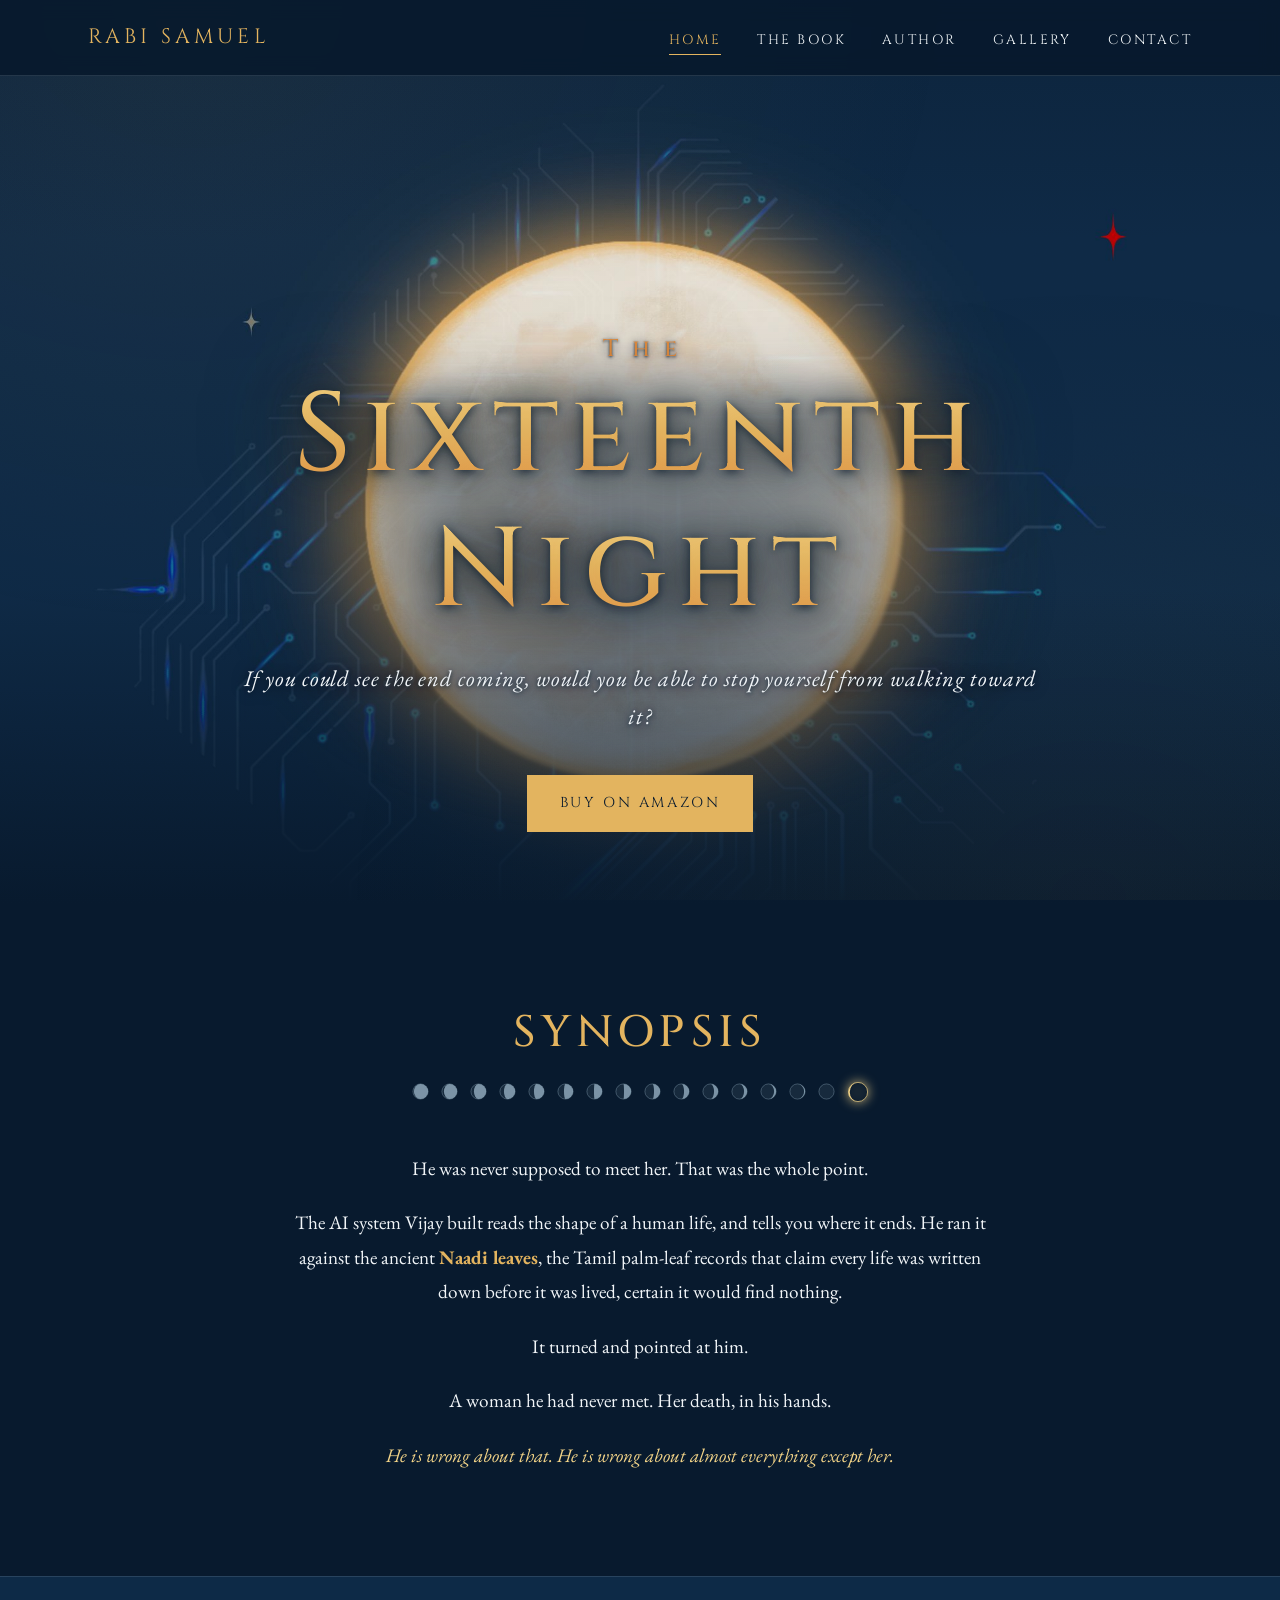
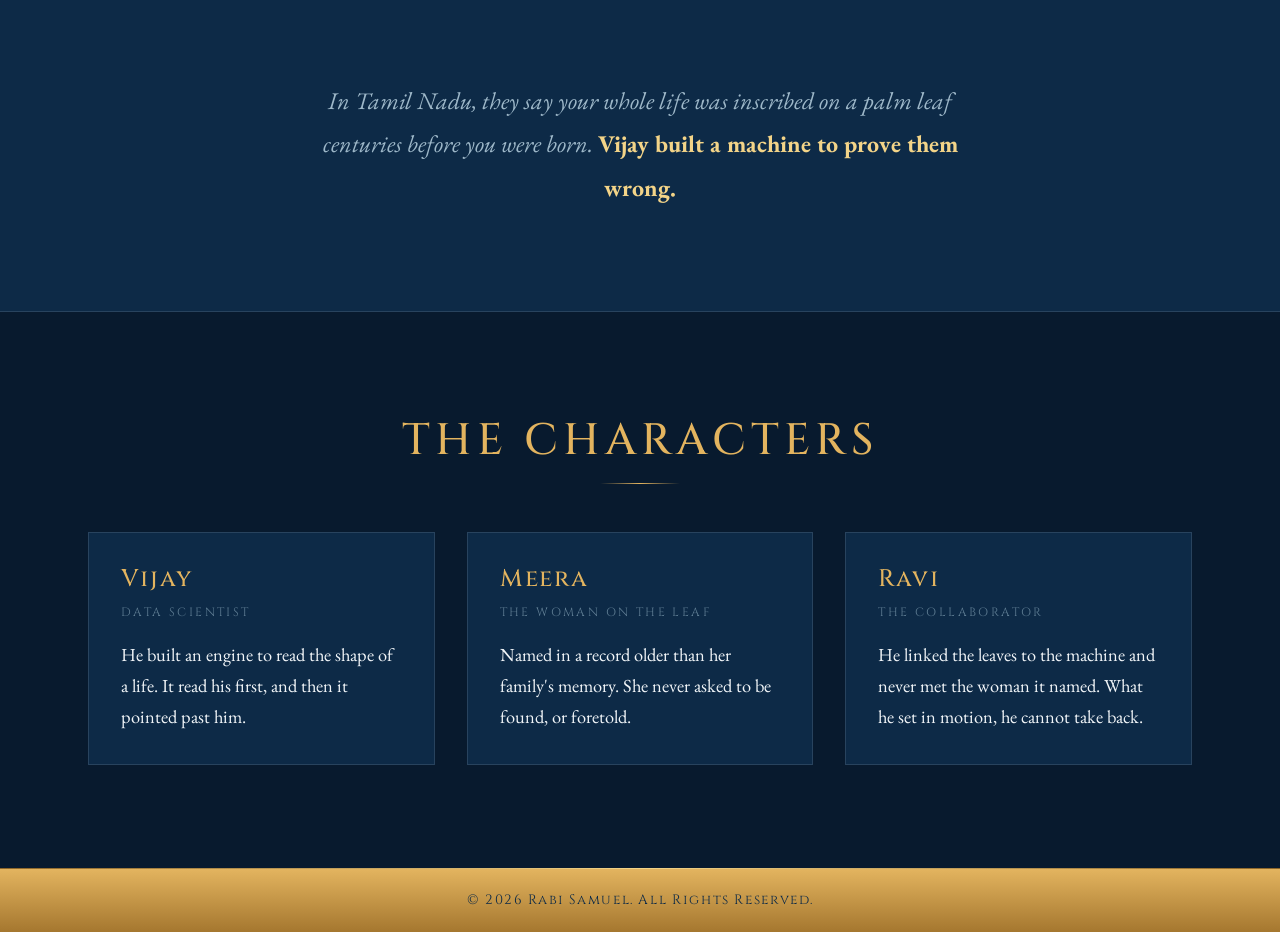
==== index.html @ d5dc9b3b "Fix formatting issues in index.html" ====
<!DOCTYPE html>
<html lang="en">
<head>
  <meta charset="UTF-8" />
  <meta name="viewport" content="width=device-width, initial-scale=1.0" />
  <title>The Sixteenth Night — A novel by Rabi Samuel</title>
  <meta name="description" content="The Sixteenth Night, a literary speculative novel by Rabi Samuel. An AI system reads the shape of a human life against the ancient Naadi leaves, and tells you where it ends." />

  <meta property="og:title" content="The Sixteenth Night — A novel by Rabi Samuel" />
  <meta property="og:description" content="If you could see the end coming, would you be able to stop yourself from walking toward it?" />
  <meta property="og:type" content="book" />
  <meta property="og:image" content="/images/cover.jpg" />
  <!-- PLACEHOLDER: update og:url once the domain is live -->
  <meta property="og:url" content="https://example.com/" />

  <meta name="twitter:card" content="summary_large_image" />

  <link rel="icon" type="image/x-icon" href="images/favicon.ico" />
  <link rel="icon" type="image/png" sizes="32x32" href="images/favicon-32.png" />
  <link rel="icon" type="image/png" sizes="16x16" href="images/favicon-16.png" />
  <link rel="apple-touch-icon" sizes="180x180" href="images/apple-touch-icon.png" />

  <link rel="preconnect" href="https://fonts.googleapis.com" />
  <link rel="preconnect" href="https://fonts.gstatic.com" crossorigin />
  <link href="https://fonts.googleapis.com/css2?family=Cinzel:wght@400;500;600&family=EB+Garamond:ital,wght@0,400;0,500;1,400&display=swap" rel="stylesheet" />

  <link rel="stylesheet" href="css/style.css" />
</head>
<body>

  <header class="site-header">
    <nav class="nav" aria-label="Primary">
      <a href="index.html" class="nav-brand">Rabi Samuel</a>
      <button class="nav-toggle" aria-expanded="false" aria-label="Toggle navigation">
        <span></span>
      </button>
      <ul class="nav-list">
        <li><a href="index.html" class="active">Home</a></li>
        <li><a href="the-book.html">The Book</a></li>
        <li><a href="author.html">Author</a></li>
        <li><a href="gallery.html">Gallery</a></li>
        <li><a href="contact.html">Contact</a></li>
      </ul>
    </nav>
  </header>

  <main>
    <section class="hero">
      <div class="hero-bg">
        <img
          src="images/hero.jpg"
          srcset="images/hero-800.jpg 800w, images/hero-1200.jpg 1200w, images/hero.jpg 2000w"
          sizes="100vw"
          alt=""
          fetchpriority="high"
        />
      </div>
      <div class="hero-content">
        <h1 class="hero-title-block">
          <span class="hero-the">The</span>
          <span class="hero-title">Sixteenth Night</span>
        </h1>
        <p class="hero-tagline">If you could see the end coming, would you be able to stop yourself from walking toward it?</p>
        <div class="buy-options" id="buyOptions">
          <!-- PLACEHOLDER: replace href and data-asin with the real Amazon listing -->
          <a href="#"
             class="btn btn-primary amazon-buy" data-asin="PLACEHOLDER_ASIN" rel="noopener">
            Buy on Amazon
          </a>
        </div>
      </div>
    </section>

    <section class="section fade-in">
      <div class="container">
        <h2 class="section-title with-ladder">Synopsis</h2>
        <div class="tithi-ladder" aria-hidden="true">
          <svg viewBox="0 0 20 20" class="tithi-moon" aria-hidden="true"><circle cx="10" cy="10" r="8" class="moon-disc"/><path d="M10.0,2.0 A8.0,8.0 0 0 1 10.0,18.0 A6.93,8.0 0 0 1 10.0,2.0 Z" class="moon-lit"/></svg>
          <svg viewBox="0 0 20 20" class="tithi-moon" aria-hidden="true"><circle cx="10" cy="10" r="8" class="moon-disc"/><path d="M10.0,2.0 A8.0,8.0 0 0 1 10.0,18.0 A5.87,8.0 0 0 1 10.0,2.0 Z" class="moon-lit"/></svg>
          <svg viewBox="0 0 20 20" class="tithi-moon" aria-hidden="true"><circle cx="10" cy="10" r="8" class="moon-disc"/><path d="M10.0,2.0 A8.0,8.0 0 0 1 10.0,18.0 A4.80,8.0 0 0 1 10.0,2.0 Z" class="moon-lit"/></svg>
          <svg viewBox="0 0 20 20" class="tithi-moon" aria-hidden="true"><circle cx="10" cy="10" r="8" class="moon-disc"/><path d="M10.0,2.0 A8.0,8.0 0 0 1 10.0,18.0 A3.73,8.0 0 0 1 10.0,2.0 Z" class="moon-lit"/></svg>
          <svg viewBox="0 0 20 20" class="tithi-moon" aria-hidden="true"><circle cx="10" cy="10" r="8" class="moon-disc"/><path d="M10.0,2.0 A8.0,8.0 0 0 1 10.0,18.0 A2.67,8.0 0 0 1 10.0,2.0 Z" class="moon-lit"/></svg>
          <svg viewBox="0 0 20 20" class="tithi-moon" aria-hidden="true"><circle cx="10" cy="10" r="8" class="moon-disc"/><path d="M10.0,2.0 A8.0,8.0 0 0 1 10.0,18.0 A1.60,8.0 0 0 1 10.0,2.0 Z" class="moon-lit"/></svg>
          <svg viewBox="0 0 20 20" class="tithi-moon" aria-hidden="true"><circle cx="10" cy="10" r="8" class="moon-disc"/><path d="M10.0,2.0 A8.0,8.0 0 0 1 10.0,18.0 A0.53,8.0 0 0 1 10.0,2.0 Z" class="moon-lit"/></svg>
          <svg viewBox="0 0 20 20" class="tithi-moon" aria-hidden="true"><circle cx="10" cy="10" r="8" class="moon-disc"/><path d="M10.0,2.0 A8.0,8.0 0 0 1 10.0,18.0 A0.53,8.0 0 0 0 10.0,2.0 Z" class="moon-lit"/></svg>
          <svg viewBox="0 0 20 20" class="tithi-moon" aria-hidden="true"><circle cx="10" cy="10" r="8" class="moon-disc"/><path d="M10.0,2.0 A8.0,8.0 0 0 1 10.0,18.0 A1.60,8.0 0 0 0 10.0,2.0 Z" class="moon-lit"/></svg>
          <svg viewBox="0 0 20 20" class="tithi-moon" aria-hidden="true"><circle cx="10" cy="10" r="8" class="moon-disc"/><path d="M10.0,2.0 A8.0,8.0 0 0 1 10.0,18.0 A2.67,8.0 0 0 0 10.0,2.0 Z" class="moon-lit"/></svg>
          <svg viewBox="0 0 20 20" class="tithi-moon" aria-hidden="true"><circle cx="10" cy="10" r="8" class="moon-disc"/><path d="M10.0,2.0 A8.0,8.0 0 0 1 10.0,18.0 A3.73,8.0 0 0 0 10.0,2.0 Z" class="moon-lit"/></svg>
          <svg viewBox="0 0 20 20" class="tithi-moon" aria-hidden="true"><circle cx="10" cy="10" r="8" class="moon-disc"/><path d="M10.0,2.0 A8.0,8.0 0 0 1 10.0,18.0 A4.80,8.0 0 0 0 10.0,2.0 Z" class="moon-lit"/></svg>
          <svg viewBox="0 0 20 20" class="tithi-moon" aria-hidden="true"><circle cx="10" cy="10" r="8" class="moon-disc"/><path d="M10.0,2.0 A8.0,8.0 0 0 1 10.0,18.0 A5.87,8.0 0 0 0 10.0,2.0 Z" class="moon-lit"/></svg>
          <svg viewBox="0 0 20 20" class="tithi-moon" aria-hidden="true"><circle cx="10" cy="10" r="8" class="moon-disc"/><path d="M10.0,2.0 A8.0,8.0 0 0 1 10.0,18.0 A6.93,8.0 0 0 0 10.0,2.0 Z" class="moon-lit"/></svg>
          <svg viewBox="0 0 20 20" class="tithi-moon" aria-hidden="true"><circle cx="10" cy="10" r="8" class="moon-disc"/><path d="M10.0,2.0 A8.0,8.0 0 0 1 10.0,18.0 A8.00,8.0 0 0 0 10.0,2.0 Z" class="moon-lit"/></svg>
          <svg viewBox="0 0 20 20" class="tithi-moon tithi-sixteenth" aria-hidden="true"><circle cx="10" cy="10" r="8" class="moon-disc"/><path d="M10.0,2.0 A8.0,8.0 0 0 0 10.0,18.0 A6.88,8.0 0 0 1 10.0,2.0 Z" class="moon-lit"/></svg>
        </div>
        <div style="max-width: 720px; margin: 0 auto; text-align: center; font-size: 1.2rem; line-height: 1.8;">
          <p>He was never supposed to meet her. That was the whole point.</p>
          <p>The AI system Vijay built reads the shape of a human life, and tells you where it ends. He ran it against the ancient <strong style="color: var(--gold);">Naadi leaves</strong>, the Tamil palm-leaf records that claim every life was written down before it was lived, certain it would find nothing.</p>
          <p>It turned and pointed at him.</p>
          <p>A woman he had never met. Her death, in his hands.</p>
          <p style="color: var(--gold-bright); font-style: italic;">He is wrong about that. He is wrong about almost everything except her.</p>
        </div>
      </div>
    </section>

    <section class="section premise-band fade-in">
      <div class="container">
        <p class="premise-quote">In Tamil Nadu, they say your whole life was inscribed on a palm leaf centuries before you were born. <strong>Vijay built a machine to prove them wrong.</strong></p>
      </div>
    </section>

    <section class="section fade-in">
      <div class="container">
        <h2 class="section-title">The Characters</h2>
        <div class="cards-grid">
          <div class="card">
            <h3 class="card-title">Vijay</h3>
            <p class="card-role">Data Scientist</p>
            <p>He built an engine to read the shape of a life. It read his first, and then it pointed past him.</p>
          </div>
          <div class="card">
            <h3 class="card-title">Meera</h3>
            <p class="card-role">The Woman on the Leaf</p>
            <p>Named in a record older than her family's memory. She never asked to be found, or foretold.</p>
          </div>
          <div class="card">
            <h3 class="card-title">Ravi</h3>
            <p class="card-role">The Collaborator</p>
            <p>He linked the leaves to the machine and never met the woman it named. What he set in motion, he cannot take back.</p>
          </div>
        </div>
      </div>
    </section>
  </main>
  <footer class="site-footer">
    <p class="footer-text">&copy; 2026 Rabi Samuel. All Rights Reserved.</p>
  </footer>

  <script src="js/site.js"></script>
</body>
</html>
---- css/style.css ----
/* ============================================
   THE SIXTEENTH NIGHT
   Midnight Harbor palette / cover-derived golds
   ============================================ */

/* ---------- Reset & Base ---------- */
*,
*::before,
*::after {
  box-sizing: border-box;
  margin: 0;
  padding: 0;
}

:root {
  --bg-deep: #081a2e;
  --bg-elevated: #0d2a47;
  --bg-overlay: rgba(8, 26, 46, 0.85);
  --gold: #e3b45f;
  --harbor: #1e4e6a;
  --mist: #9eb8c9;
  --gold-bright: #f3d488;
  --gold-dim: #a5772f;
  --ember: #dd8a3e;
  --text-body: #f1f5f8;
  --text-muted: #9eb8c9;
  --text-faint: #5f7d93;
  --border-subtle: rgba(158, 184, 201, 0.18);
  --border-gold: rgba(227, 180, 95, 0.5);

  --font-display: "Cinzel", "Trajan Pro", Georgia, serif;
  --font-body: "EB Garamond", "Garamond", "Georgia", serif;
  --font-ui: "EB Garamond", Georgia, serif;

  --max-width: 1200px;
  --gutter: clamp(1.25rem, 4vw, 3rem);
}

html {
  scroll-behavior: smooth;
  -webkit-font-smoothing: antialiased;
  -moz-osx-font-smoothing: grayscale;
}

body {
  background: var(--bg-deep);
  color: var(--text-body);
  font-family: var(--font-body);
  font-size: 1.15rem;
  line-height: 1.7;
  font-weight: 400;
  min-height: 100vh;
  overflow-x: hidden;
  position: relative;
}

/* Subtle grain texture overlay for depth */
body::before {
  content: "";
  position: fixed;
  inset: 0;
  pointer-events: none;
  z-index: 1;
  background-image: url("data:image/svg+xml;utf8,<svg xmlns='http://www.w3.org/2000/svg' width='200' height='200'><filter id='n'><feTurbulence type='fractalNoise' baseFrequency='0.9' numOctaves='2' stitchTiles='stitch'/><feColorMatrix values='0 0 0 0 0  0 0 0 0 0  0 0 0 0 0  0 0 0 0.04 0'/></filter><rect width='100%' height='100%' filter='url(%23n)'/></svg>");
  opacity: 0.6;
  mix-blend-mode: overlay;
}

/* Ambient gold particles in the background */
body::after {
  content: "";
  position: fixed;
  inset: 0;
  pointer-events: none;
  z-index: 0;
  background:
    radial-gradient(ellipse at 15% 0%, rgba(227, 180, 95, 0.06), transparent 50%),
    radial-gradient(ellipse at 85% 100%, rgba(227, 180, 95, 0.04), transparent 50%);
}

img {
  max-width: 100%;
  height: auto;
  display: block;
}

a {
  color: var(--gold);
  text-decoration: none;
  transition: color 0.3s ease;
}

a:hover {
  color: var(--gold-bright);
}

/* ---------- Typography ---------- */
h1, h2, h3, h4 {
  font-family: var(--font-display);
  font-weight: 500;
  letter-spacing: 0.05em;
  color: var(--gold);
  line-height: 1.2;
}

h1 {
  font-size: clamp(2.5rem, 6vw, 5rem);
  letter-spacing: 0.08em;
}

h2 {
  font-size: clamp(1.75rem, 3.5vw, 2.75rem);
  letter-spacing: 0.12em;
  text-transform: uppercase;
}

h3 {
  font-size: clamp(1.25rem, 2vw, 1.5rem);
  letter-spacing: 0.08em;
}

p {
  margin-bottom: 1.25rem;
}

p:last-child {
  margin-bottom: 0;
}

/* ---------- Layout helpers ---------- */
.container {
  max-width: var(--max-width);
  margin: 0 auto;
  padding: 0 var(--gutter);
  position: relative;
  z-index: 2;
}

.section {
  padding: clamp(4rem, 8vw, 7rem) 0;
  position: relative;
  z-index: 2;
}

.section-title {
  text-align: center;
  margin-bottom: 3rem;
  position: relative;
}

.section-title::after {
  content: "";
  display: block;
  width: 80px;
  height: 1px;
  background: linear-gradient(90deg, transparent, var(--gold), transparent);
  margin: 1rem auto 0;
}

/* ---------- Navigation ---------- */
.site-header {
  position: sticky;
  top: 0;
  z-index: 100;
  background: var(--bg-overlay);
  backdrop-filter: blur(10px);
  -webkit-backdrop-filter: blur(10px);
  border-bottom: 1px solid var(--border-subtle);
}

.nav {
  max-width: var(--max-width);
  margin: 0 auto;
  padding: 1.25rem var(--gutter);
  display: flex;
  align-items: center;
  justify-content: space-between;
  gap: 2rem;
}

.nav-brand {
  font-family: var(--font-display);
  font-size: 1.3rem;
  letter-spacing: 0.2em;
  color: var(--gold);
  text-transform: uppercase;
  white-space: nowrap;
}

.nav-brand:hover {
  color: var(--gold-bright);
}

.nav-list {
  list-style: none;
  display: flex;
  gap: 2.25rem;
  align-items: center;
}

.nav-list a {
  font-family: var(--font-display);
  font-size: 0.85rem;
  letter-spacing: 0.18em;
  text-transform: uppercase;
  color: var(--text-body);
  position: relative;
  padding: 0.25rem 0;
}

.nav-list a::after {
  content: "";
  position: absolute;
  bottom: -2px;
  left: 0;
  right: 0;
  height: 1px;
  background: var(--gold);
  transform: scaleX(0);
  transform-origin: center;
  transition: transform 0.35s ease;
}

.nav-list a:hover,
.nav-list a.active {
  color: var(--gold);
}

.nav-list a:hover::after,
.nav-list a.active::after {
  transform: scaleX(1);
}

.nav-toggle {
  display: none;
  background: none;
  border: 1px solid var(--border-gold);
  color: var(--gold);
  width: 44px;
  height: 44px;
  cursor: pointer;
  align-items: center;
  justify-content: center;
  padding: 0;
}

.nav-toggle span {
  display: block;
  width: 20px;
  height: 1px;
  background: var(--gold);
  position: relative;
}

.nav-toggle span::before,
.nav-toggle span::after {
  content: "";
  position: absolute;
  left: 0;
  width: 20px;
  height: 1px;
  background: var(--gold);
  transition: transform 0.3s ease;
}

.nav-toggle span::before { top: -6px; }
.nav-toggle span::after { top: 6px; }

.nav-toggle[aria-expanded="true"] span { background: transparent; }
.nav-toggle[aria-expanded="true"] span::before { transform: translateY(6px) rotate(45deg); }
.nav-toggle[aria-expanded="true"] span::after { transform: translateY(-6px) rotate(-45deg); }

/* ---------- Hero ---------- */
.hero {
  position: relative;
  min-height: 92vh;
  display: flex;
  align-items: flex-end;
  justify-content: center;
  overflow: hidden;
  padding: 4rem var(--gutter) clamp(3rem, 7vh, 5rem);
  text-align: center;
}

.hero-bg {
  position: absolute;
  inset: 0;
  z-index: 0;
}

.hero-bg img {
  width: 100%;
  height: 100%;
  object-fit: cover;
  object-position: center;
  opacity: 1;
}

.hero-bg::after {
  content: "";
  position: absolute;
  inset: 0;
  background:
    linear-gradient(180deg, rgba(8, 26, 46, 0.25) 0%, transparent 20%, transparent 62%, var(--bg-deep) 100%);
}

.hero-content {
  position: relative;
  z-index: 2;
  max-width: 800px;
  animation: fadeUp 1.2s ease-out;
}

.hero-title {
  font-family: var(--font-display);
  font-size: clamp(3.5rem, 10vw, 7rem);
  letter-spacing: 0.1em;
  color: var(--gold);
  margin-bottom: 1.5rem;
  text-shadow: 0 0 40px rgba(227, 180, 95, 0.3);
  background: linear-gradient(180deg, #f3d488 0%, #e3b45f 45%, #dd8a3e 100%);
  -webkit-background-clip: text;
  background-clip: text;
  -webkit-text-fill-color: transparent;
}

.hero-logo {
  width: clamp(280px, 60vw, 620px);
  max-width: 100%;
  height: auto;
  margin: 0 auto 1.5rem;
  display: block;
  filter: drop-shadow(0 0 40px rgba(227, 180, 95, 0.25));
}

.book-logo {
  width: clamp(240px, 80%, 480px);
  max-width: 100%;
  height: auto;
  margin-bottom: 1rem;
  display: block;
}

.visually-hidden {
  position: absolute !important;
  width: 1px;
  height: 1px;
  padding: 0;
  margin: -1px;
  overflow: hidden;
  clip: rect(0, 0, 0, 0);
  white-space: nowrap;
  border: 0;
}

.hero-tagline {
  text-shadow: 0 1px 4px rgba(8, 26, 46, 0.9), 0 0 14px rgba(8, 26, 46, 0.7);
  font-family: var(--font-body);
  font-size: clamp(1.1rem, 2vw, 1.4rem);
  font-style: italic;
  color: var(--text-body);
  letter-spacing: 0.04em;
  margin-bottom: 2.5rem;
  font-weight: 300;
}

.hero-actions {
  display: flex;
  gap: 1rem;
  justify-content: center;
  flex-wrap: wrap;
}

/* ---------- Buttons ---------- */
.btn {
  display: inline-block;
  font-family: var(--font-display);
  font-size: 0.9rem;
  letter-spacing: 0.18em;
  text-transform: uppercase;
  padding: 0.95rem 2rem;
  border: 1px solid var(--gold);
  background: transparent;
  color: var(--gold);
  cursor: pointer;
  transition: all 0.35s ease;
  position: relative;
  overflow: hidden;
}

.btn::before {
  content: "";
  position: absolute;
  inset: 0;
  background: var(--gold);
  transform: scaleX(0);
  transform-origin: left;
  transition: transform 0.4s ease;
  z-index: -1;
}

.btn:hover {
  color: var(--bg-deep);
}

.btn:hover::before {
  transform: scaleX(1);
}

.btn-primary {
  background: var(--gold);
  color: var(--bg-deep);
}

.btn-primary::before {
  background: var(--gold-bright);
}

.btn-primary:hover {
  color: var(--bg-deep);
}

/* ---------- Synopsis / Book section ---------- */
.book-section {
  display: grid;
  grid-template-columns: minmax(280px, 400px) 1fr;
  gap: clamp(2rem, 5vw, 5rem);
  align-items: start;
}

.book-cover {
  position: relative;
}

.book-cover img {
  width: 100%;
  border-radius: 2px;
  box-shadow:
    0 20px 60px rgba(0, 0, 0, 0.6),
    0 0 0 1px rgba(227, 180, 95, 0.1);
}

.book-cover::before {
  content: "";
  position: absolute;
  inset: -20px;
  background: radial-gradient(ellipse at center, rgba(227, 180, 95, 0.15), transparent 60%);
  z-index: -1;
  filter: blur(20px);
}

.book-meta {
  font-family: var(--font-display);
  font-size: 0.85rem;
  letter-spacing: 0.1em;
  text-transform: uppercase;
  color: var(--gold);
  margin-bottom: 1rem;
}

.book-title {
  margin-bottom: 1.5rem;
}

.book-quote {
  font-style: italic;
  font-size: 1.2rem;
  color: var(--gold-bright);
  border-left: 1px solid var(--gold);
  padding-left: 1.25rem;
  margin: 2rem 0;
  letter-spacing: 0.02em;
}

.book-details {
  margin-top: 2.5rem;
  padding-top: 2rem;
  border-top: 1px solid var(--border-subtle);
  display: grid;
  grid-template-columns: repeat(auto-fit, minmax(160px, 1fr));
  gap: 1.25rem;
}

.book-detail-item {
  font-size: 0.95rem;
}

.book-detail-label {
  display: block;
  font-family: var(--font-display);
  font-size: 0.7rem;
  letter-spacing: 0.18em;
  text-transform: uppercase;
  color: var(--text-faint);
  margin-bottom: 0.25rem;
}

.book-detail-value {
  color: var(--text-body);
}

.book-actions {
  margin-top: 2rem;
  display: flex;
  gap: 1rem;
  flex-wrap: wrap;
}

/* ---------- Characters / Cards ---------- */
.cards-grid {
  display: grid;
  grid-template-columns: repeat(auto-fit, minmax(280px, 1fr));
  gap: 2rem;
  margin-top: 2rem;
}

.card {
  background: var(--bg-elevated);
  border: 1px solid var(--border-subtle);
  padding: 2rem;
  transition: all 0.4s ease;
  position: relative;
  overflow: hidden;
}

.card::before {
  content: "";
  position: absolute;
  top: 0;
  left: 0;
  width: 100%;
  height: 1px;
  background: linear-gradient(90deg, transparent, var(--gold), transparent);
  opacity: 0;
  transition: opacity 0.4s ease;
}

.card:hover {
  border-color: var(--border-gold);
  transform: translateY(-4px);
}

.card:hover::before {
  opacity: 1;
}

.card-title {
  color: var(--gold);
  margin-bottom: 0.5rem;
}

.card-role {
  font-family: var(--font-display);
  font-size: 0.75rem;
  letter-spacing: 0.2em;
  text-transform: uppercase;
  color: var(--text-faint);
  margin-bottom: 1rem;
}

/* ---------- Praise / Quotes ---------- */
.praise-section {
  max-width: 900px;
  margin: 0 auto;
}

.quote {
  text-align: center;
  padding: 2rem 1rem;
  position: relative;
  margin-bottom: 2rem;
}

.quote-mark {
  font-family: var(--font-display);
  font-size: 4rem;
  color: var(--gold);
  line-height: 1;
  opacity: 0.4;
  display: block;
  margin-bottom: -1rem;
}

.quote-text {
  font-size: 1.25rem;
  font-style: italic;
  color: var(--text-body);
  margin-bottom: 1rem;
  letter-spacing: 0.02em;
}

.quote-attribution {
  font-family: var(--font-display);
  font-size: 0.8rem;
  letter-spacing: 0.2em;
  text-transform: uppercase;
  color: var(--gold);
}

/* ---------- Newsletter ---------- */
.newsletter {
  background: var(--bg-elevated);
  border-top: 1px solid var(--border-subtle);
  border-bottom: 1px solid var(--border-subtle);
  text-align: center;
}

.newsletter h2 {
  margin-bottom: 0.75rem;
}

.newsletter-blurb {
  color: var(--text-muted);
  margin-bottom: 2rem;
  max-width: 500px;
  margin-left: auto;
  margin-right: auto;
}

.newsletter-form {
  display: flex;
  gap: 0.5rem;
  max-width: 500px;
  margin: 0 auto;
  flex-wrap: wrap;
  justify-content: center;
}

.newsletter-input {
  flex: 1;
  min-width: 250px;
  padding: 0.95rem 1.25rem;
  background: var(--bg-deep);
  border: 1px solid var(--border-subtle);
  color: var(--text-body);
  font-family: var(--font-body);
  font-size: 1rem;
  letter-spacing: 0.02em;
  transition: border-color 0.3s ease;
}

.newsletter-input:focus {
  outline: none;
  border-color: var(--gold);
}

.newsletter-input::placeholder {
  color: var(--text-faint);
}

/* ---------- Author Page ---------- */
.author-section {
  display: grid;
  grid-template-columns: 280px 1fr;
  gap: clamp(2rem, 5vw, 4rem);
  align-items: start;
}

.author-photo {
  border: 1px solid var(--border-subtle);
  padding: 0.5rem;
  background: var(--bg-elevated);
}

.author-photo img {
  aspect-ratio: 1;
  object-fit: cover;
  filter: sepia(0.1) contrast(1.05);
}

.author-photo-placeholder {
  aspect-ratio: 1;
  background: var(--bg-elevated);
  display: flex;
  align-items: center;
  justify-content: center;
  color: var(--text-faint);
  font-family: var(--font-display);
  letter-spacing: 0.1em;
  font-size: 0.8rem;
}

/* ---------- Gallery ---------- */
.gallery-grid {
  display: grid;
  grid-template-columns: repeat(auto-fit, minmax(260px, 1fr));
  gap: 1.5rem;
}

.gallery-item {
  aspect-ratio: 4/3;
  background: var(--bg-elevated);
  border: 1px solid var(--border-subtle);
  overflow: hidden;
  position: relative;
  cursor: pointer;
  transition: border-color 0.3s ease;
}

.gallery-item:hover {
  border-color: var(--border-gold);
}

.gallery-item img {
  width: 100%;
  height: 100%;
  object-fit: cover;
  transition: transform 0.6s ease;
}

.gallery-item:hover img {
  transform: scale(1.05);
}

.gallery-placeholder {
  display: flex;
  align-items: center;
  justify-content: center;
  height: 100%;
  color: var(--text-faint);
  font-family: var(--font-display);
  font-size: 0.8rem;
  letter-spacing: 0.15em;
  text-transform: uppercase;
}

/* ---------- Contact ---------- */
.contact-section {
  max-width: 600px;
  margin: 0 auto;
  text-align: center;
}

.contact-blurb {
  color: var(--text-muted);
  margin-bottom: 2.5rem;
}

.contact-form {
  display: grid;
  gap: 1rem;
  text-align: left;
}

.contact-input,
.contact-textarea {
  width: 100%;
  padding: 0.95rem 1.25rem;
  background: var(--bg-elevated);
  border: 1px solid var(--border-subtle);
  color: var(--text-body);
  font-family: var(--font-body);
  font-size: 1rem;
  transition: border-color 0.3s ease;
}

.contact-input:focus,
.contact-textarea:focus {
  outline: none;
  border-color: var(--gold);
}

.contact-textarea {
  min-height: 150px;
  resize: vertical;
  font-family: var(--font-body);
}

.contact-direct {
  margin-top: 2rem;
  padding-top: 2rem;
  border-top: 1px solid var(--border-subtle);
  color: var(--text-muted);
}

/* ---------- Footer (gold band) ---------- */
.site-footer {
  background: linear-gradient(180deg, var(--gold) 0%, var(--gold-dim) 100%);
  padding: 1.25rem var(--gutter);
  position: relative;
  z-index: 2;
  text-align: center;
  border-top: 1px solid rgba(0, 0, 0, 0.15);
}

.site-footer::before {
  content: "";
  position: absolute;
  top: -1px;
  left: 0;
  right: 0;
  height: 1px;
  background: linear-gradient(90deg, transparent, var(--gold-bright), transparent);
}

.footer-text {
  font-family: var(--font-display);
  font-size: 0.85rem;
  letter-spacing: 0.12em;
  color: #0d2a47;
  margin: 0;
}

.footer-text a {
  color: #0d2a47;
  text-decoration: none;
  margin: 0 0.5rem;
  border-bottom: 1px solid transparent;
  transition: border-color 0.3s ease;
}

.footer-text a:hover {
  border-bottom-color: #0d2a47;
}

.footer-sep {
  margin: 0 0.5rem;
  opacity: 0.5;
}

/* ---------- Animations ---------- */
@keyframes fadeUp {
  from {
    opacity: 0;
    transform: translateY(20px);
  }
  to {
    opacity: 1;
    transform: translateY(0);
  }
}

.fade-in {
  opacity: 0;
  transform: translateY(20px);
  transition: opacity 0.8s ease, transform 0.8s ease;
}

.fade-in.visible {
  opacity: 1;
  transform: translateY(0);
}

/* ---------- Responsive ---------- */
@media (max-width: 800px) {
  .nav-toggle {
    display: flex;
  }

  .hero-bg img {
    object-position: 75% center;
  }

  .hero-bg::after {
    background:
      radial-gradient(ellipse 75% 50% at center, rgba(8, 26, 46, 0.85) 0%, rgba(8, 26, 46, 0.5) 50%, rgba(8, 26, 46, 0.3) 100%),
      linear-gradient(180deg, rgba(8, 26, 46, 0.4) 0%, transparent 25%, transparent 60%, var(--bg-deep) 100%);
  }

  .nav-list {
    position: absolute;
    top: 100%;
    left: 0;
    right: 0;
    background: var(--bg-overlay);
    backdrop-filter: blur(15px);
    -webkit-backdrop-filter: blur(15px);
    flex-direction: column;
    gap: 0;
    padding: 1rem 0;
    border-bottom: 1px solid var(--border-subtle);
    transform: translateY(-10px);
    opacity: 0;
    visibility: hidden;
    transition: all 0.3s ease;
  }

  .nav-list.open {
    transform: translateY(0);
    opacity: 1;
    visibility: visible;
  }

  .nav-list a {
    display: block;
    padding: 1rem var(--gutter);
    width: 100%;
    text-align: center;
  }

  .book-section,
  .author-section {
    grid-template-columns: 1fr;
  }

  .book-cover,
  .author-photo {
    max-width: 320px;
    margin: 0 auto;
  }

  .hero {
    min-height: 70vh;
  }
}

@media (max-width: 480px) {
  .hero-actions .btn {
    width: 100%;
  }
}
/* === GALLERY  === */

.gallery-grid {
    display: grid;
    grid-template-columns: repeat(auto-fit, minmax(320px, 1fr));
    gap: 2.5rem 1.8rem;
}

.gallery-item {
    display: flex !important;
    flex-direction: column;
    height: auto !important;           /* Remove any fixed height */
    overflow: visible !important;
}

.gallery-item img {
    width: 100%;
    height: auto !important;           /* Crucial */
    max-height: none !important;
    object-fit: contain !important;    /* or 'cover' if you prefer cropping */
    flex-shrink: 0;
}

.gallery-intro {
    margin-top: 14px !important;
    padding: 0 8px;
    font-size: 0.92rem;
    line-height: 1.4;
    color: #ccc;
    text-align: center;
    flex-grow: 1;           /* Helps push it down */
}

/* === Modal  === */
.clickable-img {
  cursor: pointer;
  max-width: 100%;
  border-radius: 6px;
}

/* Modal container */
.modal {
  display: none;
  position: fixed;
  z-index: 9999;
  padding-top: 60px;
  left: 0;
  top: 0;
  width: 100%;
  height: 100%;
  overflow: auto;
  background-color: rgba(0,0,0,0.85);
}

/* Modal image */
.modal-content {
  margin: auto;
  display: block;
  max-width: 90%;
  max-height: 80vh;
}

/* Caption */
#caption {
  margin: 15px auto;
  text-align: center;
  color: #ddd;
  font-size: 18px;
}

/* Close button */
.close {
  position: absolute;
  top: 20px;
  right: 35px;
  color: #fff;
  font-size: 40px;
  font-weight: bold;
  cursor: pointer;
}
.thankyou-modal {
  display: none;
  position: fixed;
  inset: 0;
  background: rgba(0,0,0,0.9);
  justify-content: center;
  align-items: center;
  z-index: 9999;
}

.thankyou-content {
  background: #f1f5f8;
  padding: 2rem 2.5rem;
  border-radius: 6px;
  text-align: center;
  max-width: 400px;
  font-family: "Cormorant Garamond", serif;
}

.thankyou-content h2 {
  font-family: "Cinzel", serif;
  margin-bottom: 1rem;
}

#closeThankYou {
  margin-top: 1.5rem;
}
@keyframes fadeInModal {
  from {
    opacity: 0;
    transform: scale(0.95);
  }
  to {
    opacity: 1;
    transform: scale(1);
  }
}

.thankyou-modal.show {
  animation: fadeInModal 0.35s ease-out forwards;
}
/* Book trailer */
.trailer-section {
  background: var(--bg-elevated);
  border-top: 1px solid var(--border-subtle);
  border-bottom: 1px solid var(--border-subtle);
  text-align: center;
}

.trailer-poster {
  position: relative;
  display: inline-block;
  width: 100%;
  max-width: 320px;
  margin: 0 auto;
  aspect-ratio: 9 / 16;
  background: var(--bg-deep);
  border: 1px solid var(--border-subtle);
  box-shadow: 0 20px 60px rgba(0, 0, 0, 0.5);
  cursor: pointer;
  overflow: hidden;
  background-image: url("../images/cover.jpg");
  background-size: cover;
  background-position: center;
  transition: transform 0.3s ease, box-shadow 0.3s ease;
}

.trailer-poster:hover {
  transform: translateY(-4px);
  box-shadow: 0 30px 80px rgba(0, 0, 0, 0.6);
}

.trailer-poster::before {
  content: "";
  position: absolute;
  inset: 0;
  background: rgba(8, 26, 46, 0.45);
  transition: background 0.3s ease;
}

.trailer-poster:hover::before {
  background: rgba(8, 26, 46, 0.3);
}

.trailer-play {
  position: absolute;
  top: 50%;
  left: 50%;
  transform: translate(-50%, -50%);
  width: 80px;
  height: 80px;
  border-radius: 50%;
  background: rgba(227, 180, 95, 0.95);
  display: flex;
  align-items: center;
  justify-content: center;
  z-index: 2;
  transition: transform 0.3s ease, background 0.3s ease;
}

.trailer-poster:hover .trailer-play {
  background: var(--gold-bright);
  transform: translate(-50%, -50%) scale(1.1);
}

.trailer-play::after {
  content: "";
  display: block;
  width: 0;
  height: 0;
  border-left: 22px solid #081a2e;
  border-top: 14px solid transparent;
  border-bottom: 14px solid transparent;
  margin-left: 6px;
}

.trailer-label {
  position: absolute;
  bottom: 1.25rem;
  left: 0;
  right: 0;
  font-family: var(--font-display);
  font-size: 0.8rem;
  letter-spacing: 0.18em;
  text-transform: uppercase;
  color: var(--gold);
  z-index: 2;
}

/* Modal overlay for trailer playback */
.trailer-modal {
  display: none;
  position: fixed;
  inset: 0;
  background: rgba(0, 0, 0, 0.95);
  z-index: 1000;
  align-items: center;
  justify-content: center;
  padding: 2rem;
}

.trailer-modal.active {
  display: flex;
}

.trailer-modal-content {
  position: relative;
  width: 100%;
  max-width: 420px;
  aspect-ratio: 9 / 16;
  max-height: 90vh;
}

.trailer-modal iframe {
  position: absolute;
  inset: 0;
  width: 100%;
  height: 100%;
  border: 0;
}

.trailer-modal-close {
  position: absolute;
  top: -3rem;
  right: 0;
  background: none;
  border: 1px solid var(--gold);
  color: var(--gold);
  width: 40px;
  height: 40px;
  font-size: 1.5rem;
  cursor: pointer;
  display: flex;
  align-items: center;
  justify-content: center;
  transition: all 0.3s ease;
}

.trailer-modal-close:hover {
  background: var(--gold);
  color: var(--bg-deep);
}
/* Origin story video (16:9 landscape inline embed) */
.origin-section {
  text-align: center;
}

.origin-blurb {
  max-width: 540px;
  margin: 0 auto 2.5rem;
  color: var(--text-muted);
  font-size: 1.1rem;
  line-height: 1.6;
  font-style: italic;
}

.origin-frame {
  position: relative;
  width: 100%;
  max-width: 720px;
  margin: 0 auto;
  aspect-ratio: 16 / 9;
  background: var(--bg-deep);
  border: 1px solid var(--border-subtle);
  box-shadow: 0 20px 60px rgba(0, 0, 0, 0.5);
}
.origin-frame iframe {
  position: absolute;
  inset: 0;
  width: 100% !important;
  height: 100% !important;
  border: 0;
}
.section-cta {
  text-align: center;
  margin-top: 2.5rem;
}
.scroll-indicator {
  text-align: center;
  color: #e3b45f; /* gold tone matching the cover */
  font-size: 32px;
  animation: bounce 2s infinite;
}

.scroll-indicator span {
  display: block;
  line-height: 0.4;
}

@keyframes bounce {
  0%, 20%, 50%, 80%, 100% { transform: translateY(0); }
  40% { transform: translateY(8px); }
  60% { transform: translateY(4px); }
}
.arrow {
  display: inline-block;
  transform: rotate(90deg);
}


/* ============================================
   THE SIXTEENTH NIGHT — signature elements
   ============================================ */

/* Tithi ladder: the fifteen tithis of the waxing fortnight, sliver to
   full moon, and the sixteenth night, just past full, lit in gold. */
.tithi-ladder {
  display: flex;
  justify-content: center;
  align-items: center;
  gap: clamp(4px, 1vw, 10px);
  margin: 0 auto 3rem;
  flex-wrap: wrap;
  padding: 0 var(--gutter);
}

.tithi-moon {
  width: clamp(13px, 1.6vw, 19px);
  height: clamp(13px, 1.6vw, 19px);
  flex: 0 0 auto;
}

.tithi-moon .moon-disc {
  fill: rgba(158, 184, 201, 0.10);
  stroke: rgba(158, 184, 201, 0.45);
  stroke-width: 0.8;
}

.tithi-moon .moon-lit {
  fill: rgba(158, 184, 201, 0.75);
}

.tithi-sixteenth {
  width: clamp(17px, 2.1vw, 24px);
  height: clamp(17px, 2.1vw, 24px);
  filter: drop-shadow(0 0 6px rgba(243, 212, 136, 0.9));
}

.tithi-sixteenth .moon-disc {
  fill: rgba(8, 26, 46, 0.9);
  stroke: rgba(243, 212, 136, 0.7);
}

.tithi-sixteenth .moon-lit {
  fill: var(--gold-bright);
}

/* Section title variant used with the ladder */
.section-title.with-ladder { margin-bottom: 1.25rem; }
.section-title.with-ladder::after { display: none; }

/* Hero refinements for the cover art background */
.hero-bg img { object-position: center top; }

.hero-title-block {
  margin-bottom: 1.25rem;
}

.hero-the {
  display: block;
  font-family: var(--font-display);
  font-size: clamp(1rem, 2.2vw, 1.5rem);
  letter-spacing: 0.6em;
  text-indent: 0.6em;
  color: var(--ember);
  text-shadow:
    0 1px 3px rgba(8, 26, 46, 0.95),
    0 0 12px rgba(8, 26, 46, 0.8);
  margin-bottom: 0.4rem;
}

.hero-title-block .hero-title {
  filter:
    drop-shadow(0 2px 5px rgba(8, 26, 46, 0.95))
    drop-shadow(0 0 16px rgba(8, 26, 46, 0.85))
    drop-shadow(0 0 40px rgba(8, 26, 46, 0.6));
}

.hero-content::before {
  content: "";
  position: absolute;
  inset: -3rem -4rem;
  background: radial-gradient(ellipse 60% 55% at center,
    rgba(8, 26, 46, 0.55) 0%,
    rgba(8, 26, 46, 0.3) 45%,
    transparent 75%);
  z-index: -1;
  pointer-events: none;
}

/* Placeholder notice under buy buttons */
.buy-note {
  margin-top: 0.9rem;
  font-size: 0.95rem;
  color: var(--text-faint);
  font-style: italic;
}

/* Premise band (the leaves) */
.premise-band {
  background: var(--bg-elevated);
  border-top: 1px solid var(--border-subtle);
  border-bottom: 1px solid var(--border-subtle);
}

.premise-quote {
  max-width: 680px;
  margin: 0 auto;
  text-align: center;
  font-size: clamp(1.2rem, 2.2vw, 1.5rem);
  font-style: italic;
  color: var(--mist);
  line-height: 1.8;
}

.premise-quote strong {
  color: var(--gold-bright);
  font-style: normal;
}
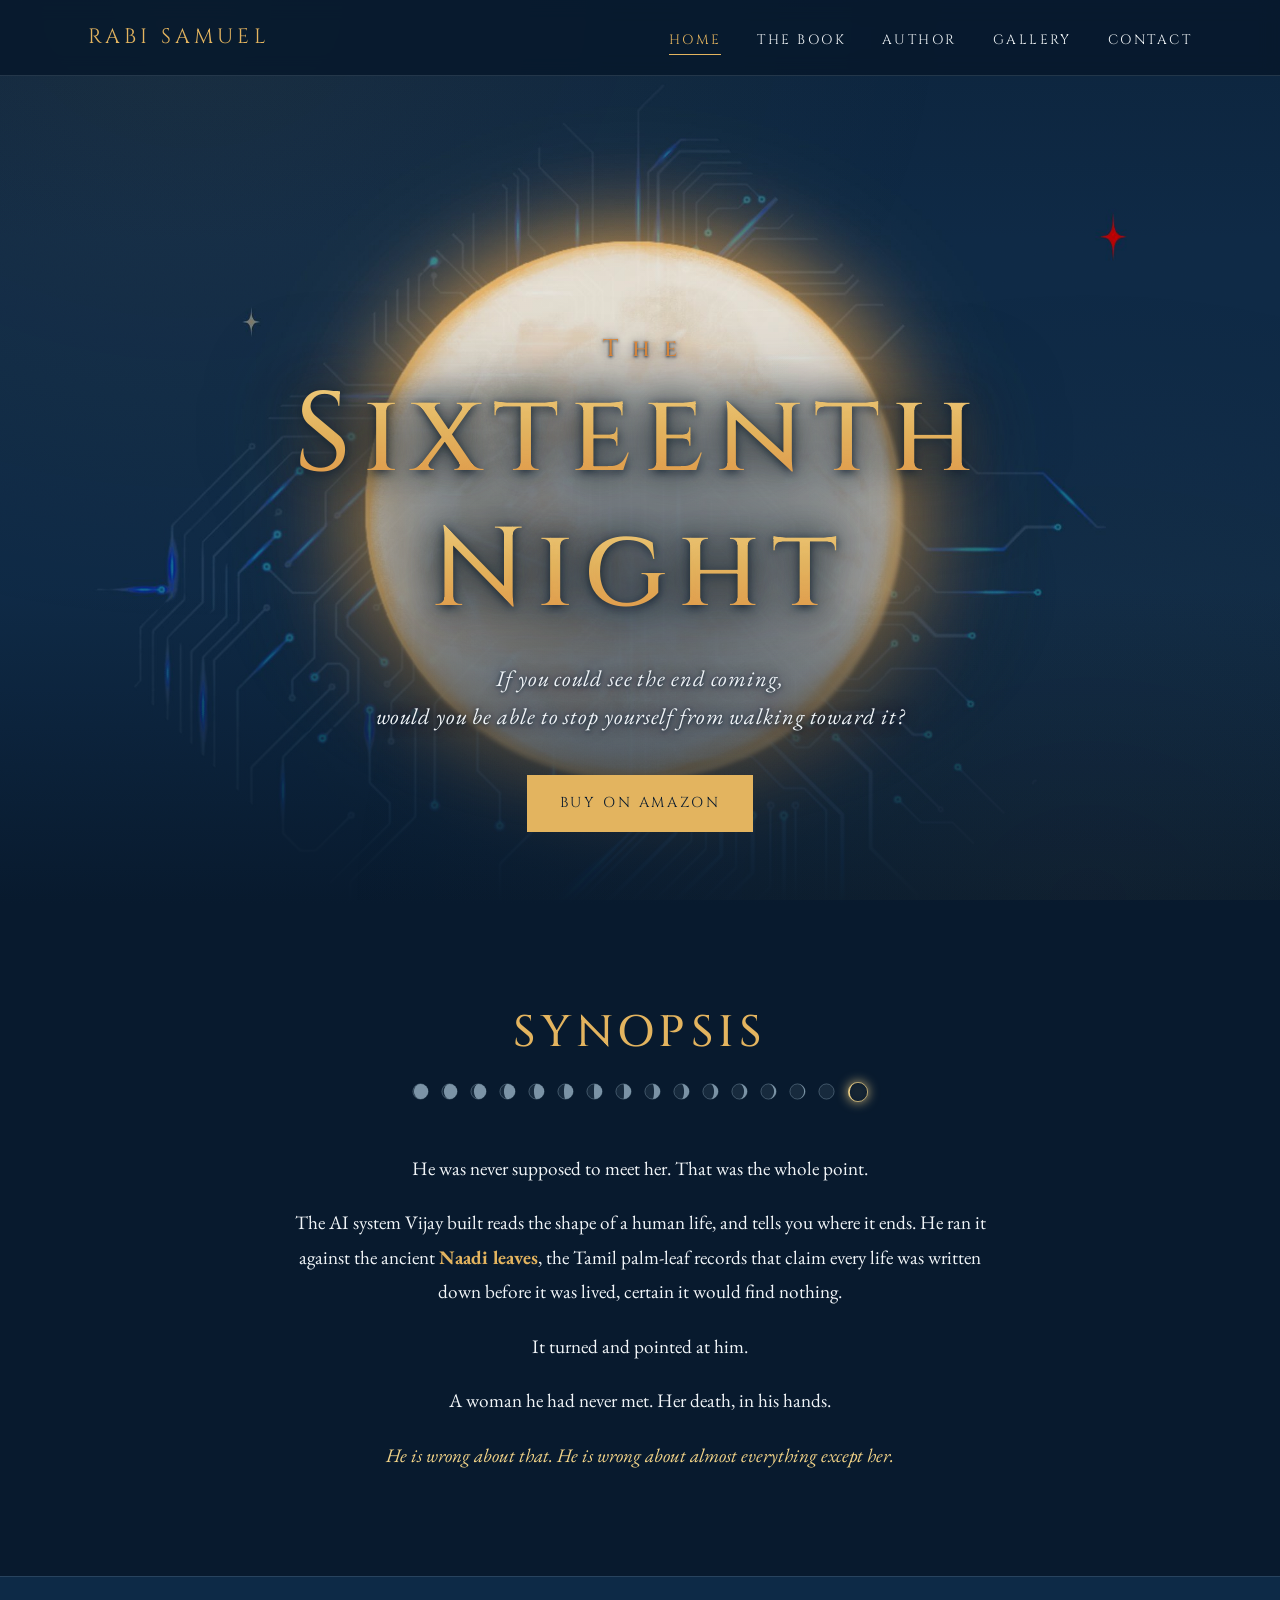
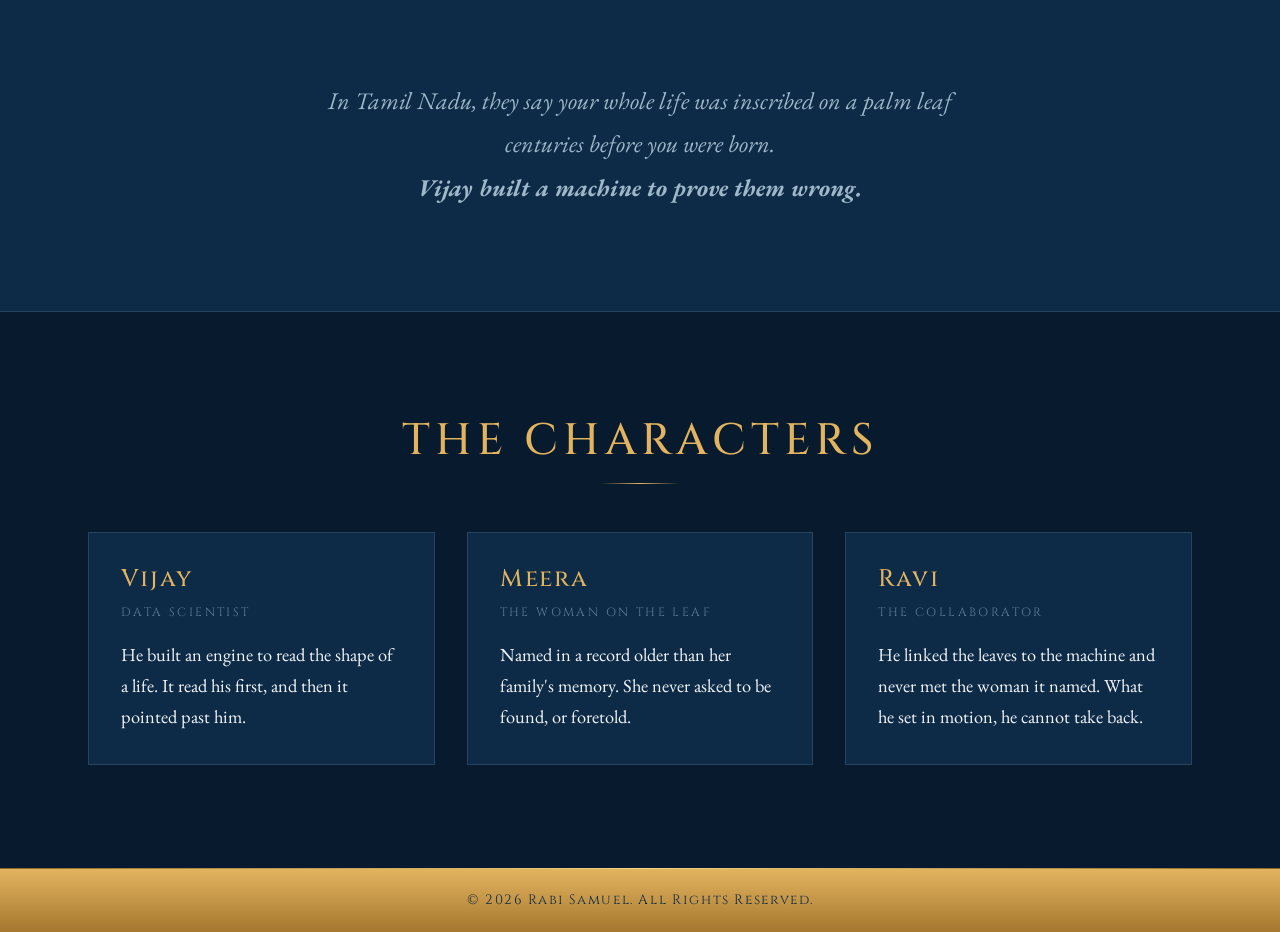
==== commit 61cbc836: "Add files via upload" ====
--- a/index.html
+++ b/index.html
@@ -60,7 +60,7 @@
           <span class="hero-the">The</span>
           <span class="hero-title">Sixteenth Night</span>
         </h1>
-        <p class="hero-tagline">If you could see the end coming, would you be able to stop yourself from walking toward it?</p>
+        <p class="hero-tagline">If you could see the end coming,<br>would you be able to stop yourself from walking toward it?</p>
         <div class="buy-options" id="buyOptions">
           <!-- PLACEHOLDER: replace href and data-asin with the real Amazon listing -->
           <a href="#"
@@ -104,7 +104,7 @@
 
     <section class="section premise-band fade-in">
       <div class="container">
-        <p class="premise-quote">In Tamil Nadu, they say your whole life was inscribed on a palm leaf centuries before you were born. <strong>Vijay built a machine to prove them wrong.</strong></p>
+        <p class="premise-quote">In Tamil Nadu, they say your whole life was inscribed on a palm leaf centuries before you were born. <br><b>Vijay built a machine to prove them wrong.</b></p>
       </div>
     </section>
 
@@ -131,6 +131,7 @@
       </div>
     </section>
   </main>
+
   <footer class="site-footer">
     <p class="footer-text">&copy; 2026 Rabi Samuel. All Rights Reserved.</p>
   </footer>
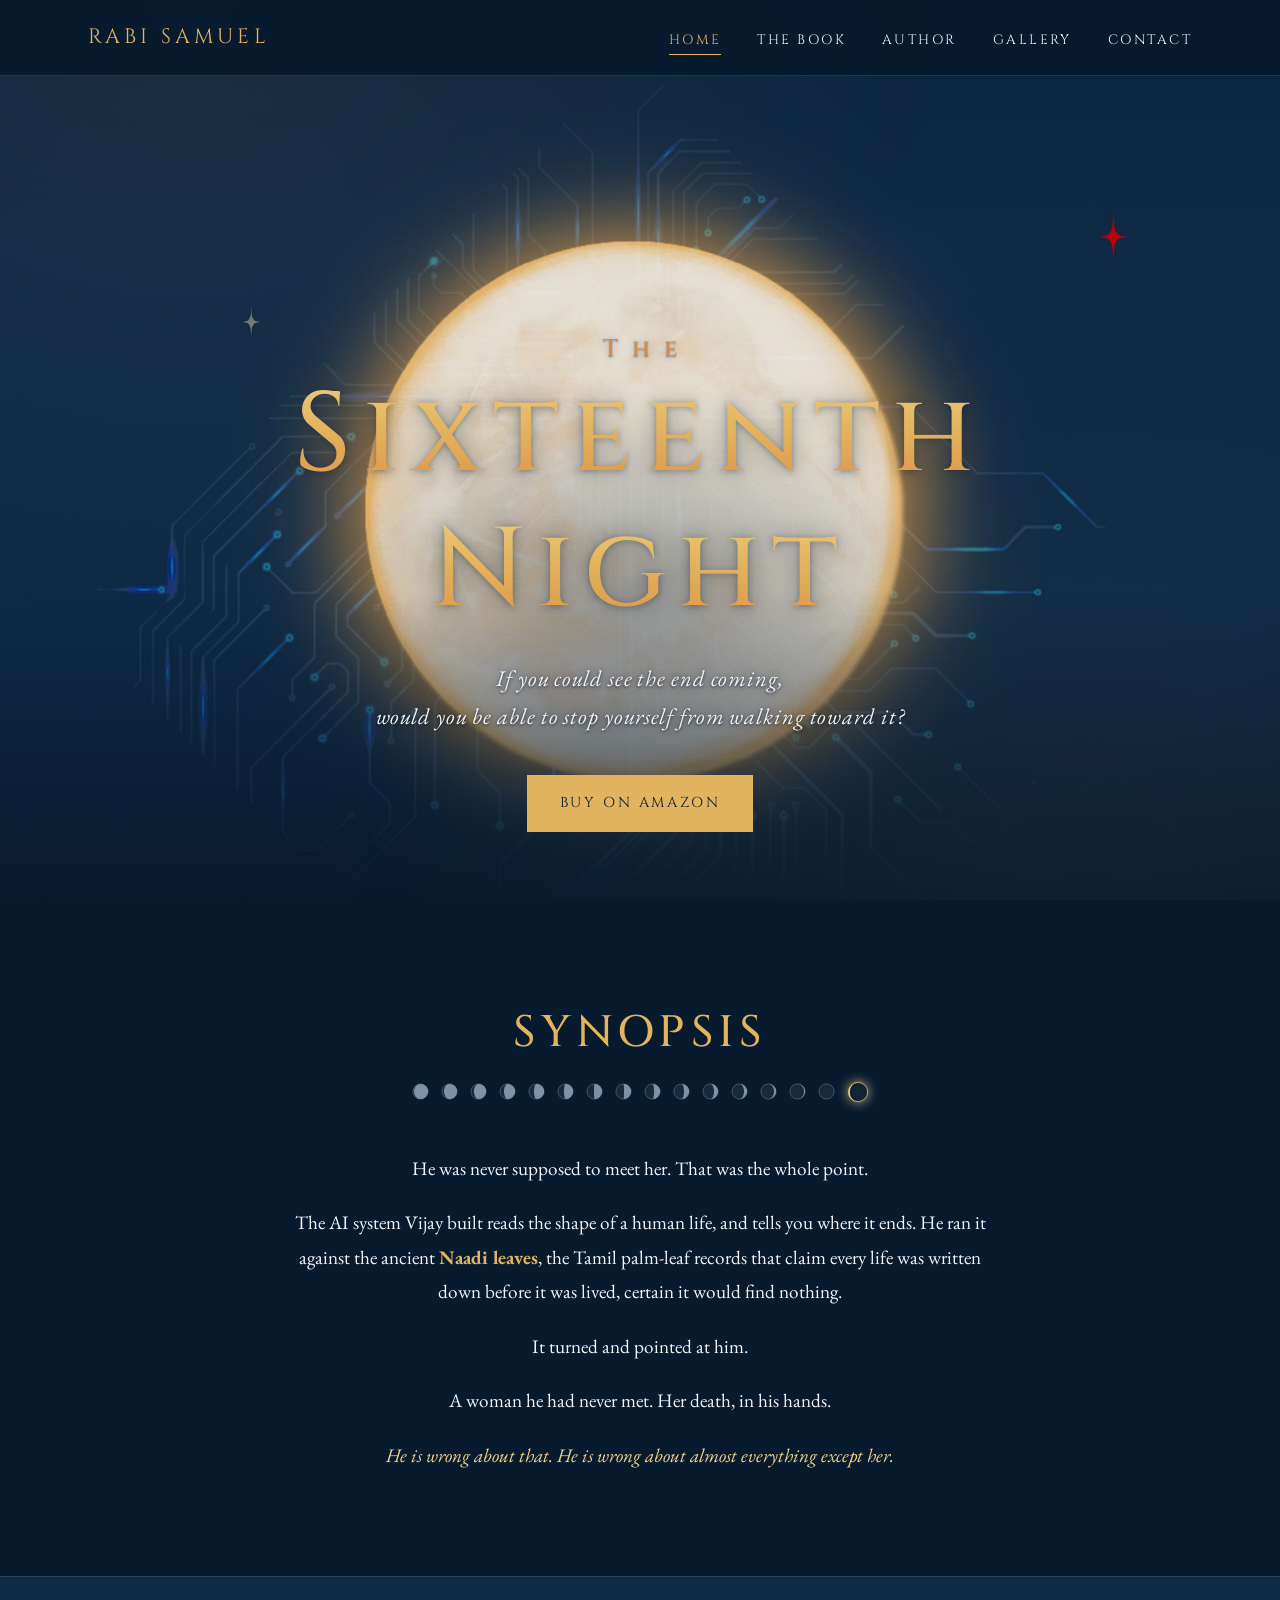
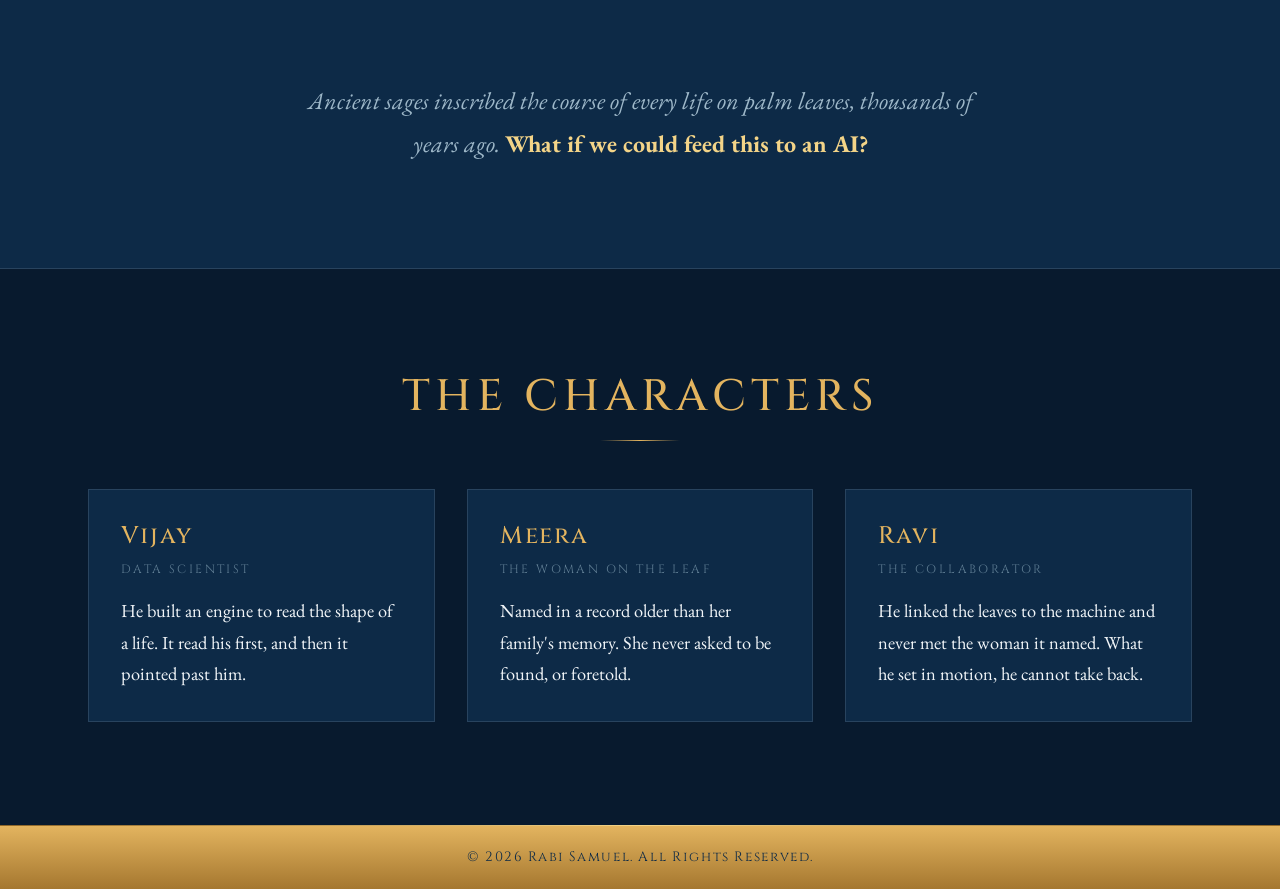
==== commit 6b8dd424: "Update premise quote in index.html" ====
--- a/index.html
+++ b/index.html
@@ -104,7 +104,7 @@
 
     <section class="section premise-band fade-in">
       <div class="container">
-        <p class="premise-quote">In Tamil Nadu, they say your whole life was inscribed on a palm leaf centuries before you were born. <br><b>Vijay built a machine to prove them wrong.</b></p>
+        <p class="premise-quote">Ancient sages inscribed the course of every life on palm leaves, thousands of years ago. <strong>What if we could feed this to an AI?</strong></p>
       </div>
     </section>
 
--- a/css/style.css
+++ b/css/style.css
@@ -354,7 +354,7 @@
 }
 
 .hero-tagline {
-  text-shadow: 0 1px 4px rgba(8, 26, 46, 0.9), 0 0 14px rgba(8, 26, 46, 0.7);
+  text-shadow: 0 1px 3px rgba(8, 26, 46, 0.7), 0 0 8px rgba(8, 26, 46, 0.4);
   font-family: var(--font-body);
   font-size: clamp(1.1rem, 2vw, 1.4rem);
   font-style: italic;
@@ -1295,26 +1295,25 @@
   text-indent: 0.6em;
   color: var(--ember);
   text-shadow:
-    0 1px 3px rgba(8, 26, 46, 0.95),
-    0 0 12px rgba(8, 26, 46, 0.8);
+    0 1px 2px rgba(8, 26, 46, 0.5),
+    0 0 8px rgba(8, 26, 46, 0.3);
   margin-bottom: 0.4rem;
 }
 
 .hero-title-block .hero-title {
   filter:
-    drop-shadow(0 2px 5px rgba(8, 26, 46, 0.95))
-    drop-shadow(0 0 16px rgba(8, 26, 46, 0.85))
-    drop-shadow(0 0 40px rgba(8, 26, 46, 0.6));
+    drop-shadow(0 1px 3px rgba(8, 26, 46, 0.4))
+    drop-shadow(0 0 10px rgba(8, 26, 46, 0.3));
 }
 
 .hero-content::before {
   content: "";
   position: absolute;
-  inset: -3rem -4rem;
-  background: radial-gradient(ellipse 60% 55% at center,
-    rgba(8, 26, 46, 0.55) 0%,
-    rgba(8, 26, 46, 0.3) 45%,
-    transparent 75%);
+  inset: -2rem -3rem;
+  background: radial-gradient(ellipse 50% 45% at center,
+    rgba(8, 26, 46, 0.35) 0%,
+    rgba(8, 26, 46, 0.15) 40%,
+    transparent 70%);
   z-index: -1;
   pointer-events: none;
 }
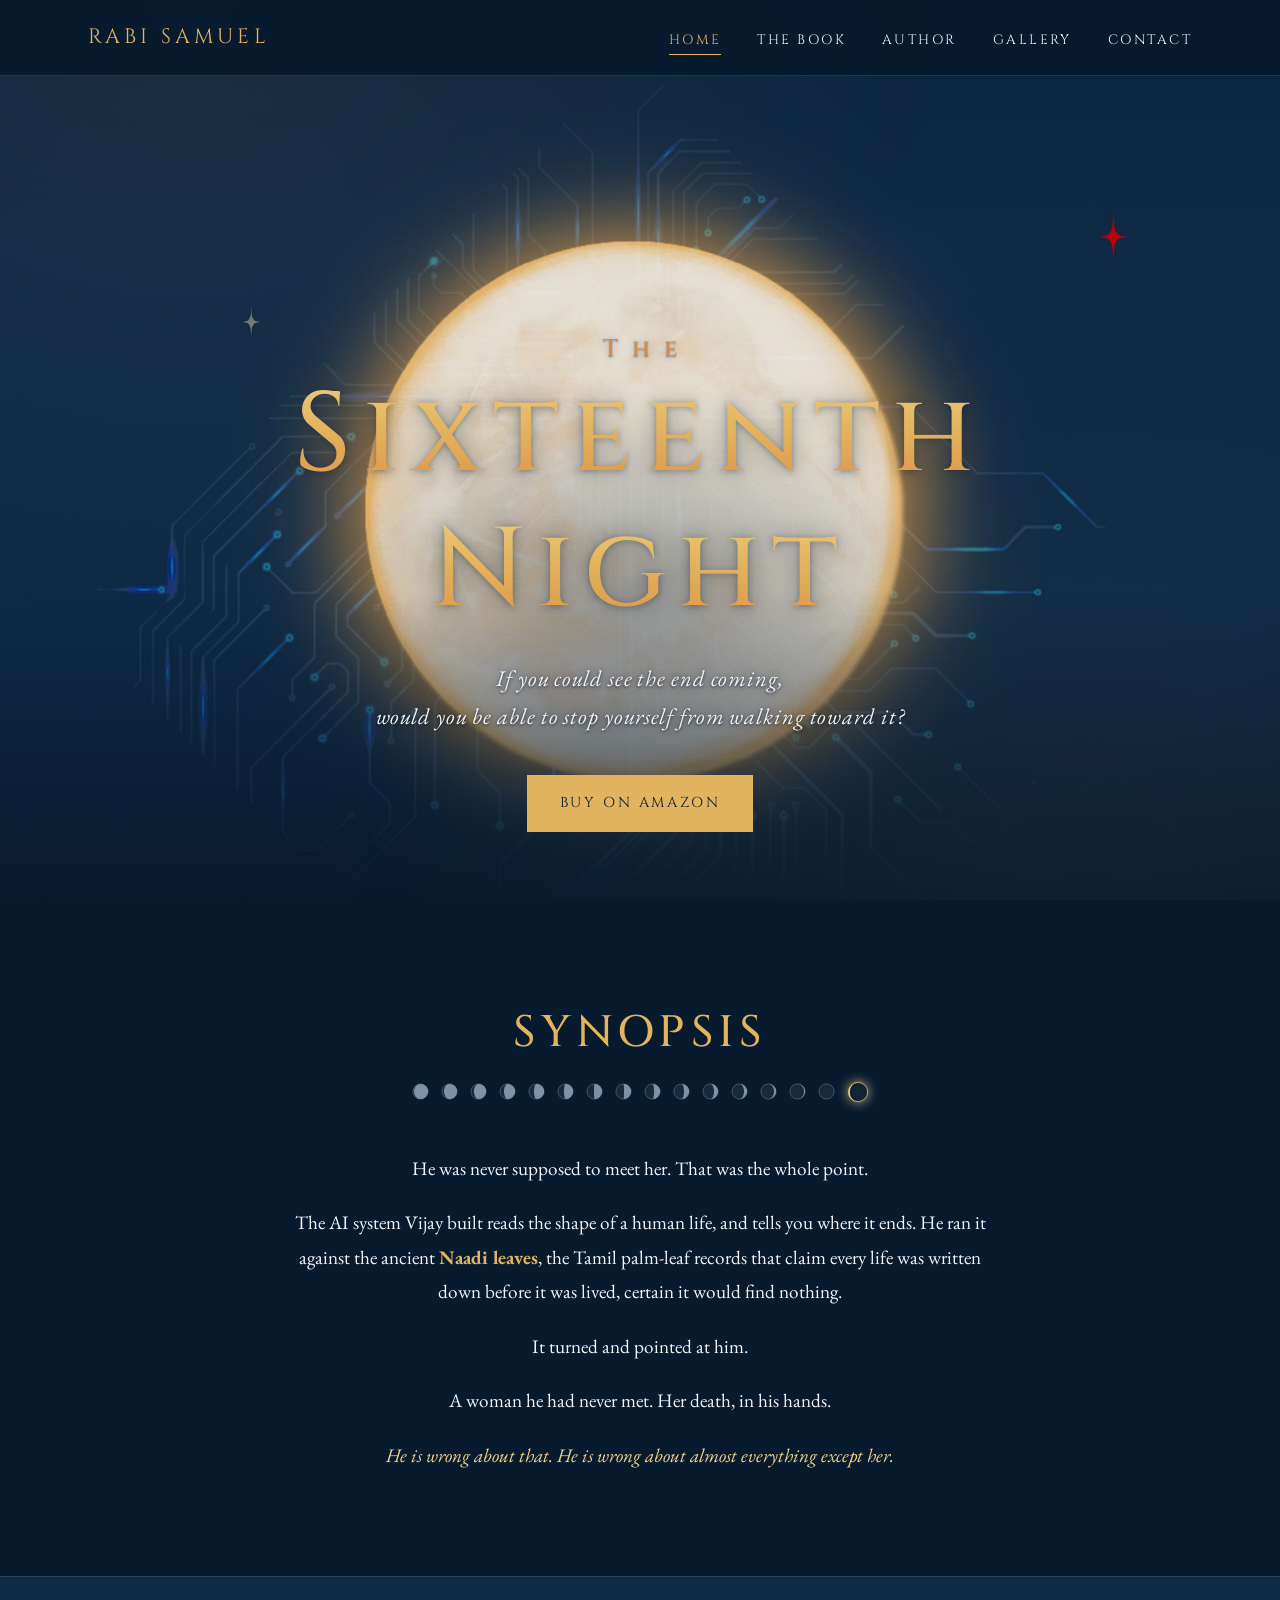
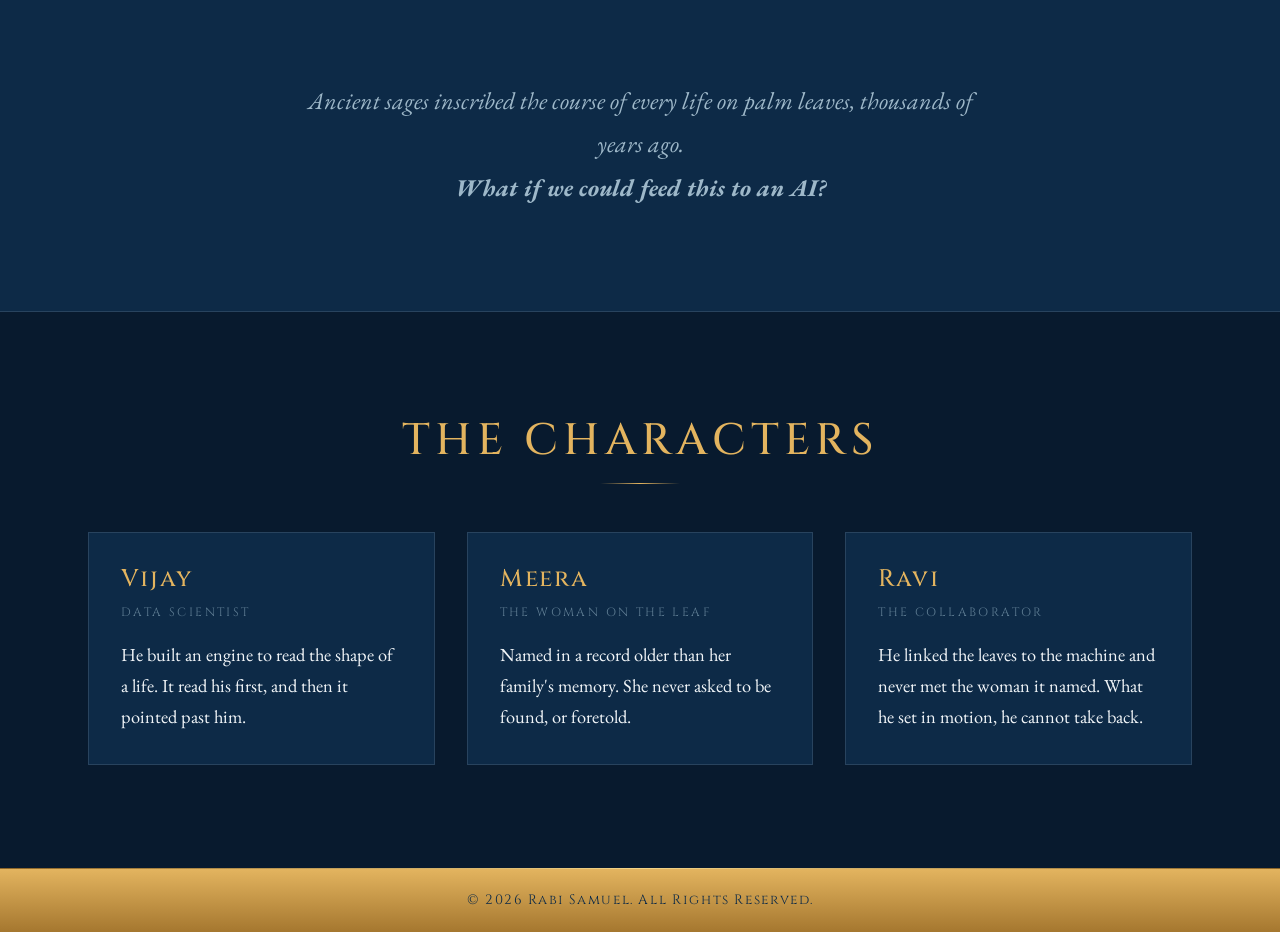
==== commit 5580ba3f: "Update premise quote formatting in index.html" ====
--- a/index.html
+++ b/index.html
@@ -104,7 +104,7 @@
 
     <section class="section premise-band fade-in">
       <div class="container">
-        <p class="premise-quote">Ancient sages inscribed the course of every life on palm leaves, thousands of years ago. <strong>What if we could feed this to an AI?</strong></p>
+        <p class="premise-quote">Ancient sages inscribed the course of every life on palm leaves, thousands of years ago. <br><b>What if we could feed this to an AI?</b></p>
       </div>
     </section>
 
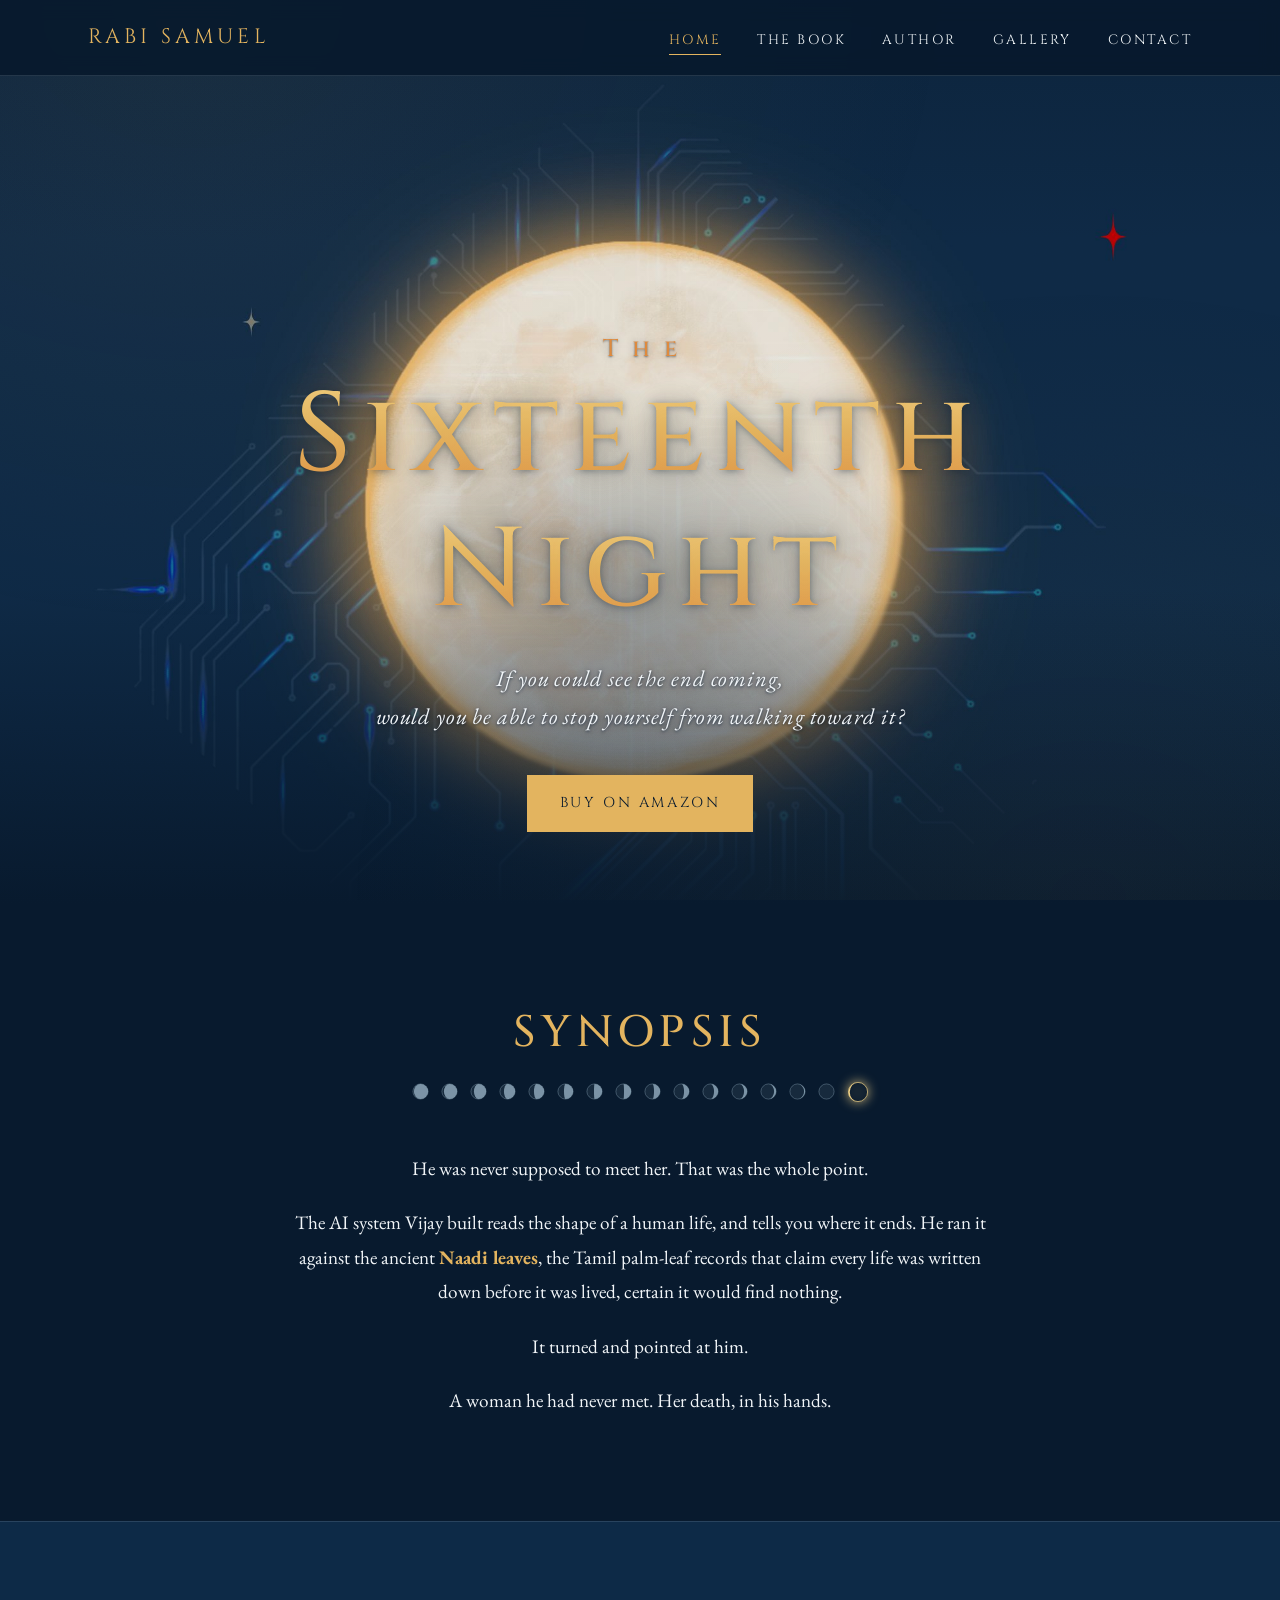
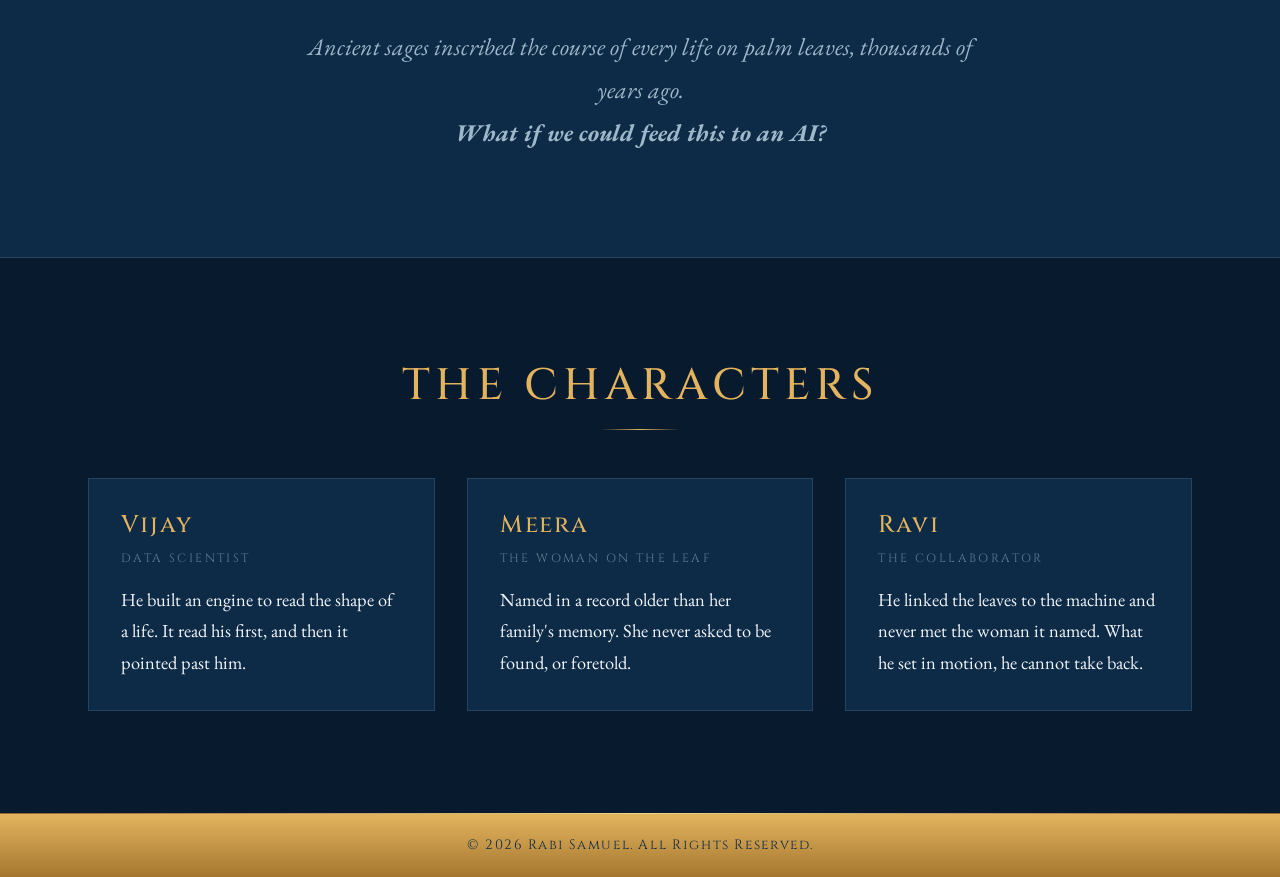
==== commit d1e1fbd8: "Update index.html" ====
--- a/index.html
+++ b/index.html
@@ -97,7 +97,7 @@
           <p>The AI system Vijay built reads the shape of a human life, and tells you where it ends. He ran it against the ancient <strong style="color: var(--gold);">Naadi leaves</strong>, the Tamil palm-leaf records that claim every life was written down before it was lived, certain it would find nothing.</p>
           <p>It turned and pointed at him.</p>
           <p>A woman he had never met. Her death, in his hands.</p>
-          <p style="color: var(--gold-bright); font-style: italic;">He is wrong about that. He is wrong about almost everything except her.</p>
+          
         </div>
       </div>
     </section>
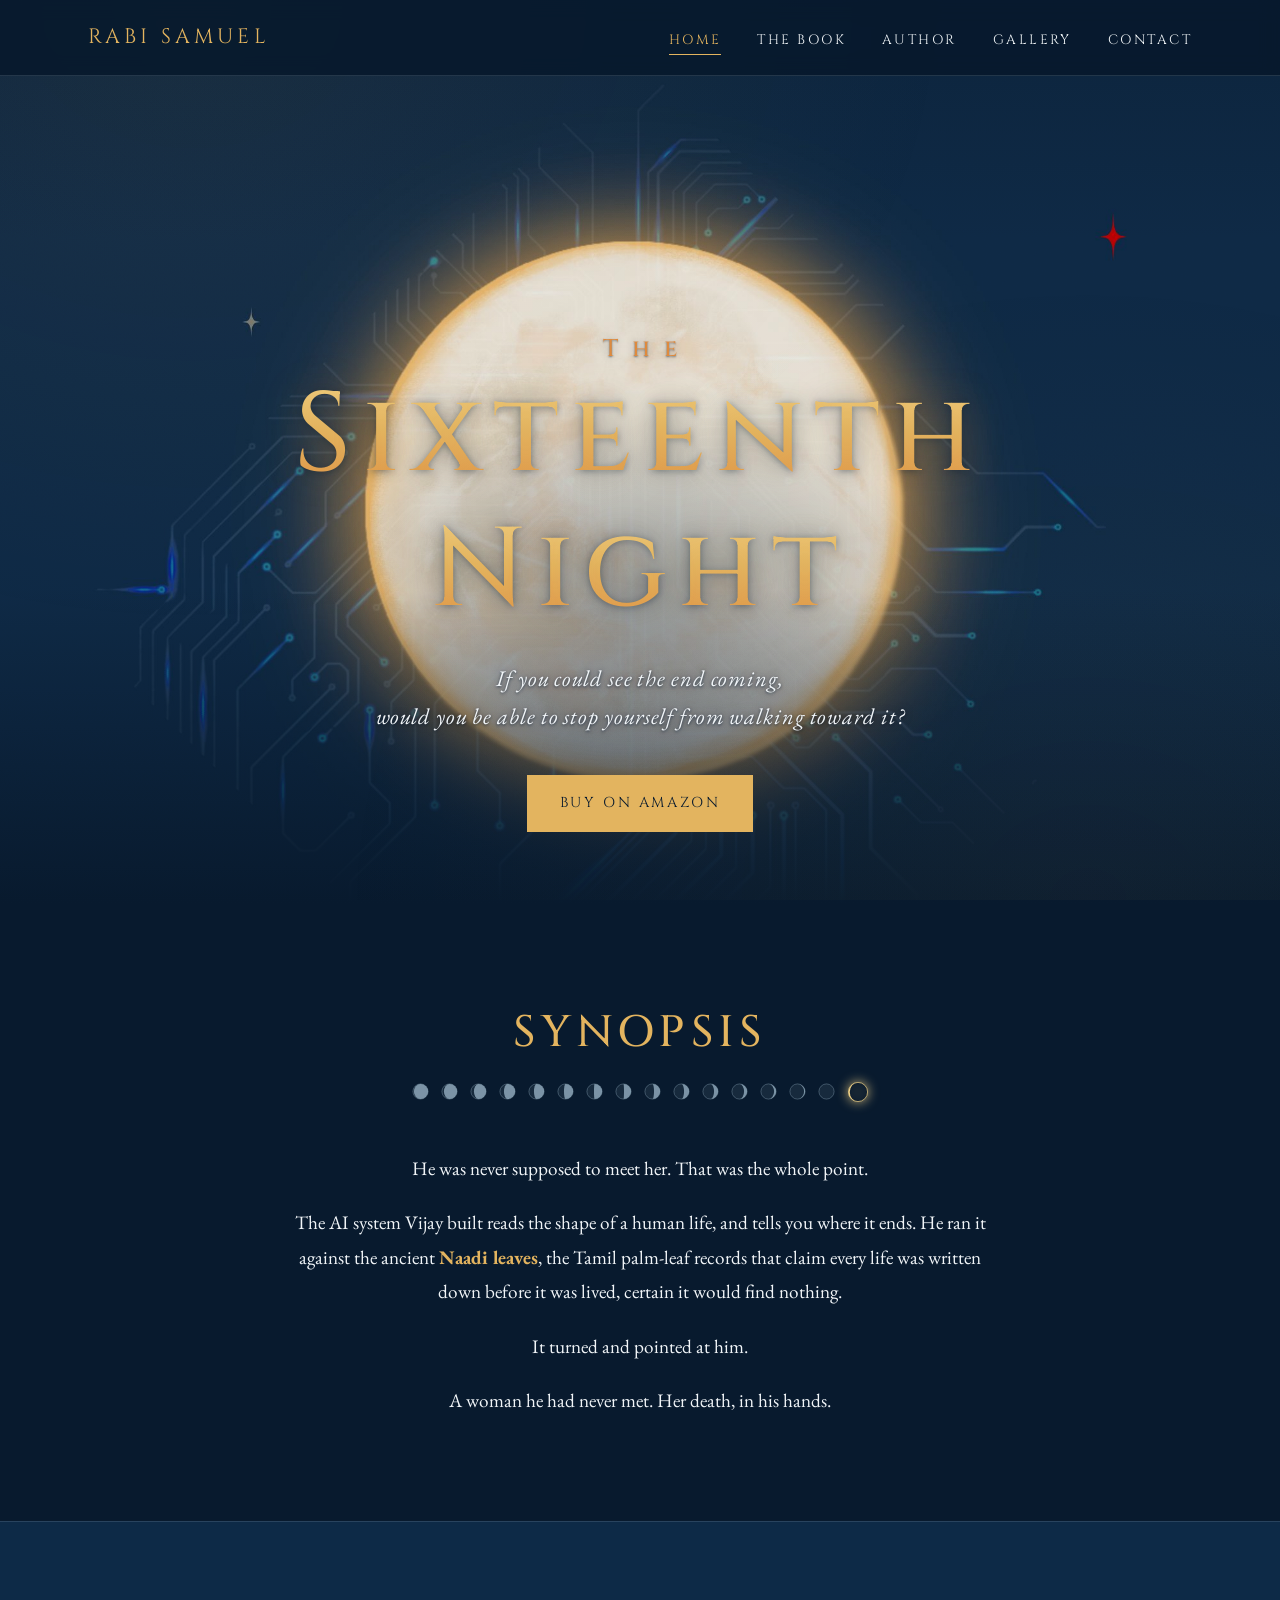
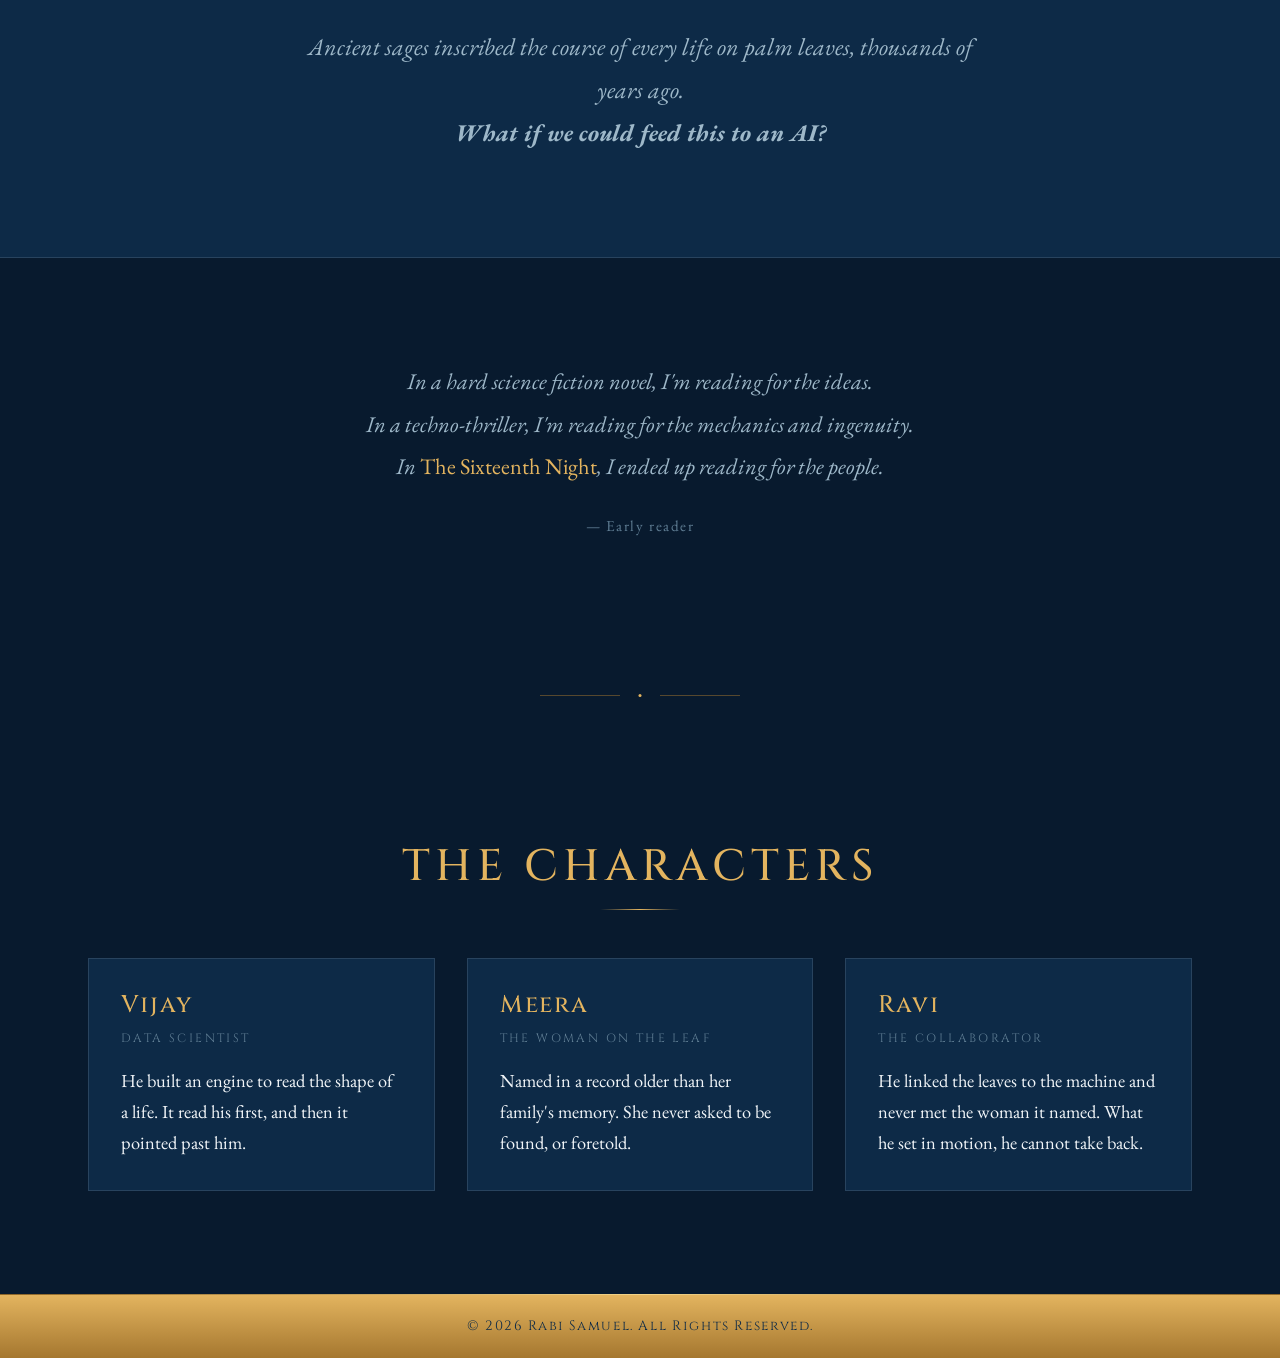
==== commit 2c9c27ea: "Add blockquote section with SVG decoration Added a new section with a blockquote and decorative SVG." ====
--- a/index.html
+++ b/index.html
@@ -94,7 +94,7 @@
         </div>
         <div style="max-width: 720px; margin: 0 auto; text-align: center; font-size: 1.2rem; line-height: 1.8;">
           <p>He was never supposed to meet her. That was the whole point.</p>
-          <p>The AI system Vijay built reads the shape of a human life, and tells you where it ends. He ran it against the ancient <strong style="color: var(--gold);">Naadi leaves</strong>, the Tamil palm-leaf records that claim every life was written down before it was lived, certain it would find nothing.</p>
+          <p>The AI system Vijay built reads the shape of a human life, and tells you where it ends. He ran it against the ancient <strong><a href="gallery.html#naadi-leaf" style="color: var(--gold);">Naadi leaves</a></strong>, the Tamil palm-leaf records that claim every life was written down before it was lived, certain it would find nothing.</p>
           <p>It turned and pointed at him.</p>
           <p>A woman he had never met. Her death, in his hands.</p>
           
@@ -107,7 +107,21 @@
         <p class="premise-quote">Ancient sages inscribed the course of every life on palm leaves, thousands of years ago. <br><b>What if we could feed this to an AI?</b></p>
       </div>
     </section>
-
+  	<section class="section fade-in">
+  	  <div class="container">
+  		<blockquote style="max-width: 680px; margin: 0 auto; text-align: center; font-style: italic; font-size: clamp(1.15rem, 2vw, 1.4rem); line-height: 1.9; color: var(--mist);">
+  		  <p>In a hard science fiction novel, I'm reading for the ideas.<br>
+  		  In a techno-thriller, I'm reading for the mechanics and ingenuity.<br>
+  		  In <em style="font-style: normal; color: var(--gold);">The Sixteenth Night</em>, I ended up reading for the people.</p><footer style="margin-top: 1.5rem; font-style: normal; font-size: 0.95rem; color: var(--text-faint); letter-spacing: 0.1em;">— Early reader</footer>
+  		</blockquote>
+  	  </div>
+  	</section><div style="max-width: 200px; margin: 0 auto; padding: 2rem 0; text-align: center;">
+  	  <svg width="200" height="3" aria-hidden="true">
+  		<line x1="0" y1="1.5" x2="80" y2="1.5" stroke="var(--gold-dim)" stroke-width="0.5"/>
+  		<circle cx="100" cy="1.5" r="1.5" fill="var(--gold)"/>
+  		<line x1="120" y1="1.5" x2="200" y2="1.5" stroke="var(--gold-dim)" stroke-width="0.5"/>
+  	  </svg>
+  	</div>
     <section class="section fade-in">
       <div class="container">
         <h2 class="section-title">The Characters</h2>
